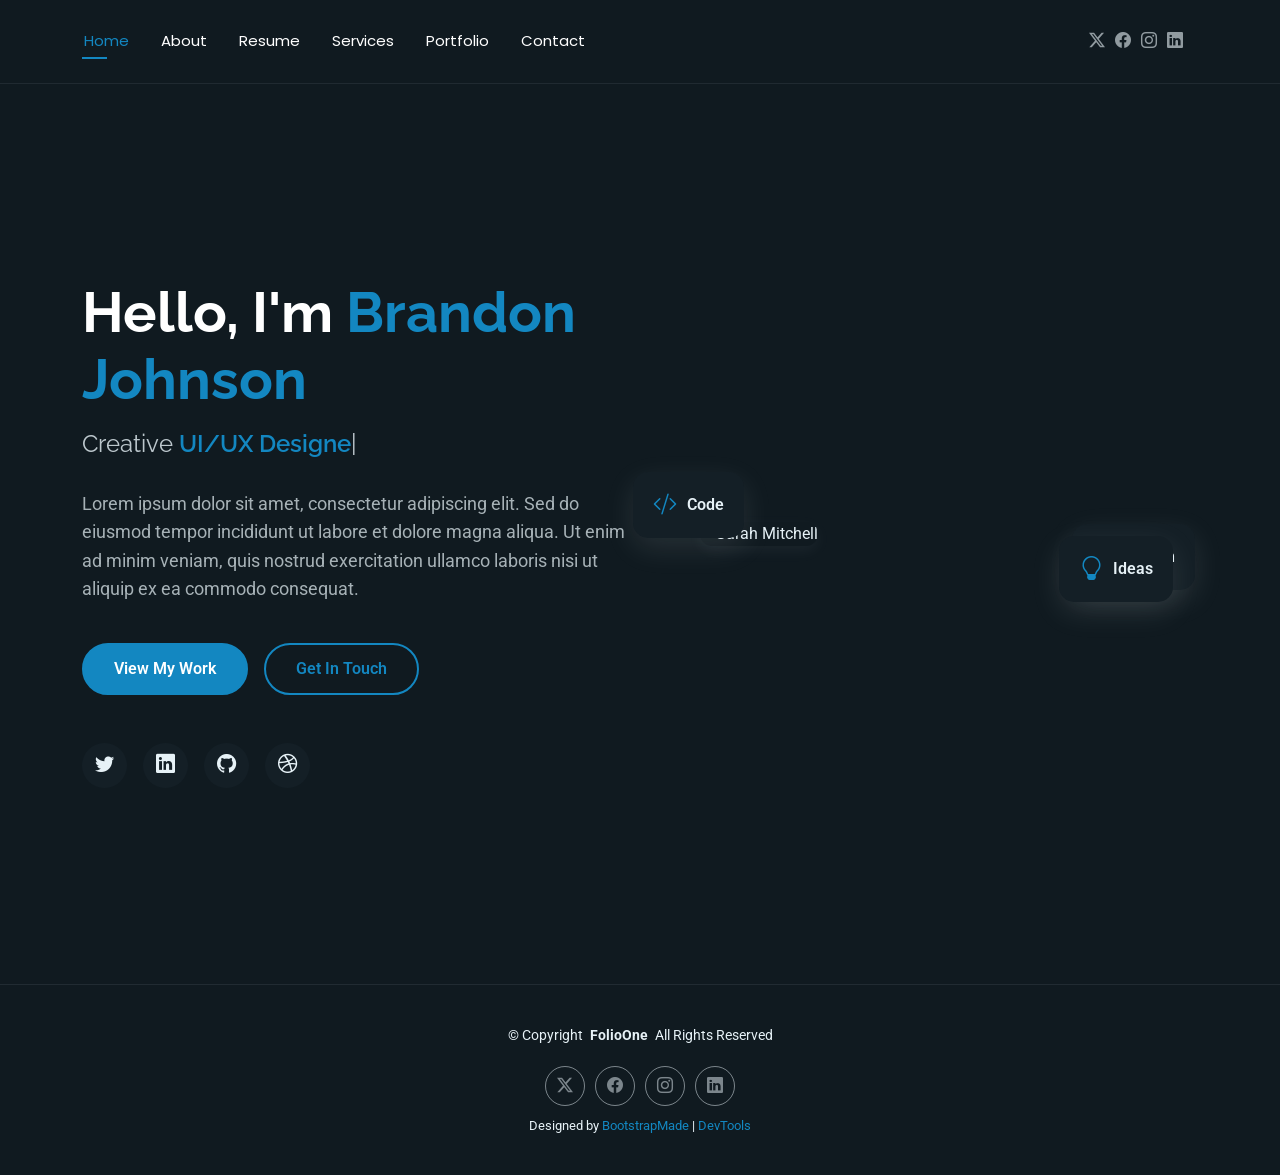
==== index.html @ 0c164dc9 "Pridėtas FolioOne CV svetainės šablonas" ====
<!DOCTYPE html>
<html lang="en">

<head>
  <meta charset="utf-8">
  <meta content="width=device-width, initial-scale=1.0" name="viewport">
  <title>Index - FolioOne Bootstrap Template</title>
  <meta name="description" content="">
  <meta name="keywords" content="">

  <!-- Favicons -->
  <link href="assets/img/favicon.png" rel="icon">
  <link href="assets/img/apple-touch-icon.png" rel="apple-touch-icon">

  <!-- Fonts -->
  <link href="https://fonts.googleapis.com" rel="preconnect">
  <link href="https://fonts.gstatic.com" rel="preconnect" crossorigin>
  <link href="https://fonts.googleapis.com/css2?family=Roboto:ital,wght@0,100;0,300;0,400;0,500;0,700;0,900;1,100;1,300;1,400;1,500;1,700;1,900&family=Poppins:ital,wght@0,100;0,200;0,300;0,400;0,500;0,600;0,700;0,800;0,900;1,100;1,200;1,300;1,400;1,500;1,600;1,700;1,800;1,900&family=Raleway:ital,wght@0,100;0,200;0,300;0,400;0,500;0,600;0,700;0,800;0,900;1,100;1,200;1,300;1,400;1,500;1,600;1,700;1,800;1,900&display=swap" rel="stylesheet">

  <!-- Vendor CSS Files -->
  <link href="assets/vendor/bootstrap/css/bootstrap.min.css" rel="stylesheet">
  <link href="assets/vendor/bootstrap-icons/bootstrap-icons.css" rel="stylesheet">
  <link href="assets/vendor/aos/aos.css" rel="stylesheet">
  <link href="assets/vendor/swiper/swiper-bundle.min.css" rel="stylesheet">
  <link href="assets/vendor/glightbox/css/glightbox.min.css" rel="stylesheet">

  <!-- Main CSS File -->
  <link href="assets/css/main.css" rel="stylesheet">

  <!-- =======================================================
  * Template Name: FolioOne
  * Template URL: https://bootstrapmade.com/folioone-bootstrap-portfolio-website-template/
  * Updated: Aug 23 2025 with Bootstrap v5.3.7
  * Author: BootstrapMade.com
  * License: https://bootstrapmade.com/license/
  ======================================================== -->
</head>

<body class="index-page">

  <header id="header" class="header d-flex align-items-center light-background sticky-top">
    <div class="container position-relative d-flex align-items-center justify-content-between">

      <!-- <a href="index.html" class="logo d-flex align-items-center me-auto me-xl-0">
      <img src="assets/img/logo.webp" alt="">
      <h1 class="sitename">FolioOne</h1> 
    </a> -->

      <nav id="navmenu" class="navmenu">
        <ul>
          <li><a href="index.html" class="active">Home</a></li>
          <li><a href="about.html">About</a></li>
          <li><a href="resume.html">Resume</a></li>
          <li><a href="services.html">Services</a></li>
          <li><a href="portfolio.html">Portfolio</a></li>
          <li><a href="contact.html">Contact</a></li>
        </ul>
        <i class="mobile-nav-toggle d-xl-none bi bi-list"></i>
      </nav>

      <div class="header-social-links">
        <a href="#" class="twitter"><i class="bi bi-twitter-x"></i></a>
        <a href="#" class="facebook"><i class="bi bi-facebook"></i></a>
        <a href="#" class="instagram"><i class="bi bi-instagram"></i></a>
        <a href="#" class="linkedin"><i class="bi bi-linkedin"></i></a>
      </div>

    </div>
  </header>

  <main class="main">

    <!-- Hero Section -->
    <section id="hero" class="hero section">

      <div class="container" data-aos="fade-up" data-aos-delay="100">

        <div class="row gy-4 align-items-center">
          <div class="col-lg-6 order-2 order-lg-1">
            <div class="hero-content">
              <h1 data-aos="fade-up" data-aos-delay="200">Hello, I'm <span class="highlight">Brandon Johnson</span></h1>
              <h2 data-aos="fade-up" data-aos-delay="300">Creative <span class="typed" data-typed-items="UI/UX Designer, Web Developer, Digital Artist, Brand Strategist"></span></h2>
              <p data-aos="fade-up" data-aos-delay="400">Lorem ipsum dolor sit amet, consectetur adipiscing elit. Sed do eiusmod tempor incididunt ut labore et dolore magna aliqua. Ut enim ad minim veniam, quis nostrud exercitation ullamco laboris nisi ut aliquip ex ea commodo consequat.</p>
              <div class="hero-actions" data-aos="fade-up" data-aos-delay="500">
                <a href="portfolio.html" class="btn btn-primary">View My Work</a>
                <a href="contact.html" class="btn btn-outline">Get In Touch</a>
              </div>
              <div class="social-links" data-aos="fade-up" data-aos-delay="600">
                <a href="#"><i class="bi bi-twitter"></i></a>
                <a href="#"><i class="bi bi-linkedin"></i></a>
                <a href="#"><i class="bi bi-github"></i></a>
                <a href="#"><i class="bi bi-dribbble"></i></a>
              </div>
            </div>
          </div>
          <div class="col-lg-6 order-1 order-lg-2">
            <div class="hero-image" data-aos="zoom-in" data-aos-delay="300">
              <div class="image-wrapper">
                <img src="assets/img/profile/profile-square-11.webp" alt="Sarah Mitchell" class="img-fluid">
                <div class="floating-elements">
                  <div class="floating-card design" data-aos="fade-left" data-aos-delay="700">
                    <i class="bi bi-palette"></i>
                    <span>Design</span>
                  </div>
                  <div class="floating-card code" data-aos="fade-right" data-aos-delay="800">
                    <i class="bi bi-code-slash"></i>
                    <span>Code</span>
                  </div>
                  <div class="floating-card creativity" data-aos="fade-up" data-aos-delay="900">
                    <i class="bi bi-lightbulb"></i>
                    <span>Ideas</span>
                  </div>
                </div>
              </div>
            </div>
          </div>
        </div>

      </div>

    </section><!-- /Hero Section -->

  </main>

  <footer id="footer" class="footer">

    <div class="container">
      <div class="copyright text-center ">
        <p>© <span>Copyright</span> <strong class="px-1 sitename">FolioOne</strong> <span>All Rights Reserved<br></span></p>
      </div>
      <div class="social-links d-flex justify-content-center">
        <a href=""><i class="bi bi-twitter-x"></i></a>
        <a href=""><i class="bi bi-facebook"></i></a>
        <a href=""><i class="bi bi-instagram"></i></a>
        <a href=""><i class="bi bi-linkedin"></i></a>
      </div>
      <div class="credits">
        <!-- All the links in the footer should remain intact. -->
        <!-- You can delete the links only if you've purchased the pro version. -->
        <!-- Licensing information: https://bootstrapmade.com/license/ -->
        <!-- Purchase the pro version with working PHP/AJAX contact form: [buy-url] -->
        Designed by <a href="https://bootstrapmade.com/">BootstrapMade</a> | <a href="https://bootstrapmade.com/tools/">DevTools</a>
      </div>
    </div>

  </footer>

  <!-- Scroll Top -->
  <a href="#" id="scroll-top" class="scroll-top d-flex align-items-center justify-content-center"><i class="bi bi-arrow-up-short"></i></a>

  <!-- Preloader -->
  <div id="preloader"></div>

  <!-- Vendor JS Files -->
  <script src="assets/vendor/bootstrap/js/bootstrap.bundle.min.js"></script>
  <script src="assets/vendor/php-email-form/validate.js"></script>
  <script src="assets/vendor/aos/aos.js"></script>
  <script src="assets/vendor/typed.js/typed.umd.js"></script>
  <script src="assets/vendor/waypoints/noframework.waypoints.js"></script>
  <script src="assets/vendor/purecounter/purecounter_vanilla.js"></script>
  <script src="assets/vendor/swiper/swiper-bundle.min.js"></script>
  <script src="assets/vendor/imagesloaded/imagesloaded.pkgd.min.js"></script>
  <script src="assets/vendor/isotope-layout/isotope.pkgd.min.js"></script>
  <script src="assets/vendor/glightbox/js/glightbox.min.js"></script>

  <!-- Main JS File -->
  <script src="assets/js/main.js"></script>

</body>

</html>
---- assets/css/main.css ----
/**
* Template Name: FolioOne
* Template URL: https://bootstrapmade.com/folioone-bootstrap-portfolio-website-template/
* Updated: Aug 23 2025 with Bootstrap v5.3.7
* Author: BootstrapMade.com
* License: https://bootstrapmade.com/license/
*/

/*--------------------------------------------------------------
# Font & Color Variables
# Help: https://bootstrapmade.com/color-system/
--------------------------------------------------------------*/
/* Fonts */
:root {
  --default-font: "Roboto",  system-ui, -apple-system, "Segoe UI", Roboto, "Helvetica Neue", Arial, "Noto Sans", "Liberation Sans", sans-serif, "Apple Color Emoji", "Segoe UI Emoji", "Segoe UI Symbol", "Noto Color Emoji";
  --heading-font: "Raleway",  sans-serif;
  --nav-font: "Poppins",  sans-serif;
}

/* Global Colors - The following color variables are used throughout the website. Updating them here will change the color scheme of the entire website */
:root { 
  --background-color: #101a20; /* Background color for the entire website, including individual sections */
  --default-color: #e7f2f7; /* Default color used for the majority of the text content across the entire website */
  --heading-color: #ffffff; /* Color for headings, subheadings and title throughout the website */
  --accent-color: #1387c1; /* Accent color that represents your brand on the website. It's used for buttons, links, and other elements that need to stand out */
  --surface-color: #141f26; /* The surface color is used as a background of boxed elements within sections, such as cards, icon boxes, or other elements that require a visual separation from the global background. */
  --contrast-color: #ffffff; /* Contrast color for text, ensuring readability against backgrounds of accent, heading, or default colors. */
}

/* Nav Menu Colors - The following color variables are used specifically for the navigation menu. They are separate from the global colors to allow for more customization options */
:root {
  --nav-color: #ffffff;  /* The default color of the main navmenu links */
  --nav-hover-color: #1387c1; /* Applied to main navmenu links when they are hovered over or active */
  --nav-mobile-background-color: #213642; /* Used as the background color for mobile navigation menu */
  --nav-dropdown-background-color: #051117; /* Used as the background color for dropdown items that appear when hovering over primary navigation items */
  --nav-dropdown-color: #e7f2f7; /* Used for navigation links of the dropdown items in the navigation menu. */
  --nav-dropdown-hover-color: #1387c1; /* Similar to --nav-hover-color, this color is applied to dropdown navigation links when they are hovered over. */
}

/* Color Presets - These classes override global colors when applied to any section or element, providing reuse of the sam color scheme. */

.light-background {
  --background-color: #142027;
  --surface-color: #325264;
}

.dark-background {
  --background-color: #0b1419;
  --default-color: #ffffff;
  --heading-color: #ffffff;
  --surface-color: #252525;
  --contrast-color: #ffffff;
}

/* Smooth scroll */
:root {
  scroll-behavior: smooth;
}

/*--------------------------------------------------------------
# General Styling & Shared Classes
--------------------------------------------------------------*/
body {
  color: var(--default-color);
  background-color: var(--background-color);
  font-family: var(--default-font);
}

a {
  color: var(--accent-color);
  text-decoration: none;
  transition: 0.3s;
}

a:hover {
  color: color-mix(in srgb, var(--accent-color), transparent 25%);
  text-decoration: none;
}

h1,
h2,
h3,
h4,
h5,
h6 {
  color: var(--heading-color);
  font-family: var(--heading-font);
}

/* PHP Email Form Messages
------------------------------*/
.php-email-form .error-message {
  display: none;
  background: #df1529;
  color: #ffffff;
  text-align: left;
  padding: 15px;
  margin-bottom: 24px;
  font-weight: 600;
}

.php-email-form .sent-message {
  display: none;
  color: #ffffff;
  background: #059652;
  text-align: center;
  padding: 15px;
  margin-bottom: 24px;
  font-weight: 600;
}

.php-email-form .loading {
  display: none;
  background: var(--surface-color);
  text-align: center;
  padding: 15px;
  margin-bottom: 24px;
}

.php-email-form .loading:before {
  content: "";
  display: inline-block;
  border-radius: 50%;
  width: 24px;
  height: 24px;
  margin: 0 10px -6px 0;
  border: 3px solid var(--accent-color);
  border-top-color: var(--surface-color);
  animation: php-email-form-loading 1s linear infinite;
}

@keyframes php-email-form-loading {
  0% {
    transform: rotate(0deg);
  }

  100% {
    transform: rotate(360deg);
  }
}

/*--------------------------------------------------------------
# Global Header
--------------------------------------------------------------*/
.header {
  --background-color: rgba(255, 255, 255, 0);
  color: var(--default-color);
  background-color: var(--background-color);
  padding: 15px 0;
  transition: all 0.5s;
  z-index: 997;
  border-bottom: 1px solid color-mix(in srgb, var(--default-color), transparent 92%);
}

.header .logo {
  line-height: 1;
}

.header .logo img {
  max-height: 36px;
  margin-right: 8px;
}

.header .logo h1 {
  font-size: 32px;
  margin: 0;
  font-weight: 400;
  color: var(--heading-color);
}

.header .header-social-links {
  padding-right: 15px;
}

.header .header-social-links a {
  color: color-mix(in srgb, var(--default-color), transparent 40%);
  padding-left: 6px;
  display: inline-block;
  transition: 0.3s;
  font-size: 16px;
}

.header .header-social-links a:hover {
  color: var(--default-color);
}

.header .header-social-links a i {
  line-height: 0px;
}

@media (max-width: 1200px) {
  .header .logo {
    order: 1;
  }

  .header .header-social-links {
    order: 2;
  }

  .header .navmenu {
    order: 3;
  }
}

/* Global Header on Scroll
------------------------------*/
.scrolled .header {
  --background-color: rgba(16, 26, 32, 0.9);
}

/*--------------------------------------------------------------
# Navigation Menu
--------------------------------------------------------------*/
/* Desktop Navigation */
@media (min-width: 1200px) {
  .navmenu {
    padding: 0;
  }

  .navmenu ul {
    margin: 0;
    padding: 0;
    display: flex;
    list-style: none;
    align-items: center;
  }

  .navmenu li {
    position: relative;
  }

  .navmenu>ul>li {
    white-space: nowrap;
    padding: 15px 28px 15px 0;
  }

  .navmenu>ul>li:last-child {
    padding-right: 0;
  }

  .navmenu a,
  .navmenu a:focus {
    color: var(--nav-color);
    font-size: 15px;
    padding: 0 2px;
    font-family: var(--nav-font);
    font-weight: 400;
    display: flex;
    align-items: center;
    justify-content: space-between;
    white-space: nowrap;
    transition: 0.3s;
    position: relative;
  }

  .navmenu a i,
  .navmenu a:focus i {
    font-size: 12px;
    line-height: 0;
    margin-left: 5px;
    transition: 0.3s;
  }

  .navmenu>ul>li>a:before {
    content: "";
    position: absolute;
    height: 2px;
    bottom: -6px;
    left: 0;
    background-color: var(--nav-hover-color);
    visibility: hidden;
    width: 0px;
    transition: all 0.3s ease-in-out 0s;
  }

  .navmenu a:hover:before,
  .navmenu li:hover>a:before,
  .navmenu .active:before {
    visibility: visible;
    width: 25px;
  }

  .navmenu li:hover>a,
  .navmenu .active,
  .navmenu .active:focus {
    color: var(--nav-hover-color);
  }

  .navmenu .dropdown ul {
    margin: 0;
    padding: 10px 0;
    background: var(--nav-dropdown-background-color);
    display: block;
    position: absolute;
    visibility: hidden;
    left: -5px;
    top: 130%;
    opacity: 0;
    transition: 0.3s;
    border-radius: 4px;
    z-index: 99;
    box-shadow: 0px 0px 30px rgba(0, 0, 0, 0.1);
  }

  .navmenu .dropdown ul li {
    min-width: 200px;
  }

  .navmenu .dropdown ul a {
    padding: 10px 20px;
    font-size: 15px;
    text-transform: none;
    color: var(--nav-dropdown-color);
  }

  .navmenu .dropdown ul a i {
    font-size: 12px;
  }

  .navmenu .dropdown ul a:hover,
  .navmenu .dropdown ul .active:hover,
  .navmenu .dropdown ul li:hover>a {
    color: var(--nav-dropdown-hover-color);
  }

  .navmenu .dropdown:hover>ul {
    opacity: 1;
    top: 100%;
    visibility: visible;
  }

  .navmenu .dropdown .dropdown ul {
    top: 0;
    left: -90%;
    visibility: hidden;
  }

  .navmenu .dropdown .dropdown:hover>ul {
    opacity: 1;
    top: 0;
    left: -100%;
    visibility: visible;
  }
}

/* Mobile Navigation */
@media (max-width: 1199px) {
  .mobile-nav-toggle {
    color: var(--nav-color);
    font-size: 28px;
    line-height: 0;
    margin-right: 10px;
    cursor: pointer;
    transition: color 0.3s;
  }

  .navmenu {
    padding: 0;
    z-index: 9997;
  }

  .navmenu ul {
    display: none;
    list-style: none;
    position: absolute;
    inset: 60px 20px 20px 20px;
    padding: 10px 0;
    margin: 0;
    border-radius: 6px;
    background-color: var(--nav-mobile-background-color);
    border: 1px solid color-mix(in srgb, var(--default-color), transparent 90%);
    box-shadow: none;
    overflow-y: auto;
    transition: 0.3s;
    z-index: 9998;
  }

  .navmenu a,
  .navmenu a:focus {
    color: var(--nav-dropdown-color);
    padding: 10px 20px;
    font-family: var(--nav-font);
    font-size: 17px;
    font-weight: 500;
    display: flex;
    align-items: center;
    justify-content: space-between;
    white-space: nowrap;
    transition: 0.3s;
  }

  .navmenu a i,
  .navmenu a:focus i {
    font-size: 12px;
    line-height: 0;
    margin-left: 5px;
    width: 30px;
    height: 30px;
    display: flex;
    align-items: center;
    justify-content: center;
    border-radius: 50%;
    transition: 0.3s;
    background-color: color-mix(in srgb, var(--accent-color), transparent 90%);
  }

  .navmenu a i:hover,
  .navmenu a:focus i:hover {
    background-color: var(--accent-color);
    color: var(--contrast-color);
  }

  .navmenu a:hover,
  .navmenu .active,
  .navmenu .active:focus {
    color: var(--nav-dropdown-hover-color);
  }

  .navmenu .active i,
  .navmenu .active:focus i {
    background-color: var(--accent-color);
    color: var(--contrast-color);
    transform: rotate(180deg);
  }

  .navmenu .dropdown ul {
    position: static;
    display: none;
    z-index: 99;
    padding: 10px 0;
    margin: 10px 20px;
    background-color: var(--nav-dropdown-background-color);
    transition: all 0.5s ease-in-out;
  }

  .navmenu .dropdown ul ul {
    background-color: rgba(33, 37, 41, 0.1);
  }

  .navmenu .dropdown>.dropdown-active {
    display: block;
    background-color: rgba(33, 37, 41, 0.03);
  }

  .mobile-nav-active {
    overflow: hidden;
  }

  .mobile-nav-active .mobile-nav-toggle {
    color: #fff;
    position: absolute;
    font-size: 32px;
    top: 15px;
    right: 15px;
    margin-right: 0;
    z-index: 9999;
  }

  .mobile-nav-active .navmenu {
    position: fixed;
    overflow: hidden;
    inset: 0;
    background: rgba(33, 37, 41, 0.8);
    transition: 0.3s;
  }

  .mobile-nav-active .navmenu>ul {
    display: block;
  }
}

/*--------------------------------------------------------------
# Global Footer
--------------------------------------------------------------*/
.footer {
  color: var(--default-color);
  background-color: var(--background-color);
  font-size: 14px;
  padding: 40px 0;
  position: relative;
  border-top: 1px solid color-mix(in srgb, var(--default-color), transparent 92%);
}

.footer .copyright p {
  margin-bottom: 0;
}

.footer .social-links {
  margin-top: 20px;
}

.footer .social-links a {
  display: flex;
  align-items: center;
  justify-content: center;
  width: 40px;
  height: 40px;
  border-radius: 50%;
  border: 1px solid color-mix(in srgb, var(--default-color), transparent 50%);
  font-size: 16px;
  color: color-mix(in srgb, var(--default-color), transparent 50%);
  margin: 0 5px;
  transition: 0.3s;
}

.footer .social-links a:hover {
  color: var(--accent-color);
  border-color: var(--accent-color);
}

.footer .credits {
  margin-top: 10px;
  font-size: 13px;
  text-align: center;
}

/*--------------------------------------------------------------
# Preloader
--------------------------------------------------------------*/
#preloader {
  position: fixed;
  inset: 0;
  z-index: 9999;
  overflow: hidden;
  background-color: var(--background-color);
  transition: all 0.6s ease-out;
  width: 100%;
  height: 100vh;
}

#preloader:before,
#preloader:after {
  content: "";
  position: absolute;
  border: 4px solid var(--accent-color);
  border-radius: 50%;
  animation: animate-preloader 2s cubic-bezier(0, 0.2, 0.8, 1) infinite;
}

#preloader:after {
  animation-delay: -0.5s;
}

@keyframes animate-preloader {
  0% {
    width: 10px;
    height: 10px;
    top: calc(50% - 5px);
    left: calc(50% - 5px);
    opacity: 1;
  }

  100% {
    width: 72px;
    height: 72px;
    top: calc(50% - 36px);
    left: calc(50% - 36px);
    opacity: 0;
  }
}

/*--------------------------------------------------------------
# Scroll Top Button
--------------------------------------------------------------*/
.scroll-top {
  position: fixed;
  visibility: hidden;
  opacity: 0;
  right: 15px;
  bottom: -15px;
  z-index: 99999;
  background-color: var(--accent-color);
  width: 44px;
  height: 44px;
  border-radius: 50px;
  transition: all 0.4s;
}

.scroll-top i {
  font-size: 24px;
  color: var(--contrast-color);
  line-height: 0;
}

.scroll-top:hover {
  background-color: color-mix(in srgb, var(--accent-color), transparent 20%);
  color: var(--contrast-color);
}

.scroll-top.active {
  visibility: visible;
  opacity: 1;
  bottom: 15px;
}

/*--------------------------------------------------------------
# Disable aos animation delay on mobile devices
--------------------------------------------------------------*/
@media screen and (max-width: 768px) {
  [data-aos-delay] {
    transition-delay: 0 !important;
  }
}

/*--------------------------------------------------------------
# Global Page Titles & Breadcrumbs
--------------------------------------------------------------*/
.page-title {
  color: var(--default-color);
  background-color: var(--background-color);
  position: relative;
}

.page-title .heading {
  padding: 80px 0;
  border-top: 1px solid color-mix(in srgb, var(--default-color), transparent 90%);
}

.page-title .heading h1 {
  font-size: 38px;
  font-weight: 700;
}

.page-title nav {
  background-color: color-mix(in srgb, var(--default-color), transparent 96%);
  padding: 20px 0;
}

.page-title nav ol {
  display: flex;
  flex-wrap: wrap;
  list-style: none;
  padding: 0;
  margin: 0;
  font-size: 16px;
  font-weight: 400;
}

.page-title nav ol li+li {
  padding-left: 10px;
}

.page-title nav ol li+li::before {
  content: "/";
  display: inline-block;
  padding-right: 10px;
  color: color-mix(in srgb, var(--default-color), transparent 70%);
}

/*--------------------------------------------------------------
# Global Sections
--------------------------------------------------------------*/
section,
.section {
  color: var(--default-color);
  background-color: var(--background-color);
  padding: 60px 0;
  scroll-margin-top: 100px;
  overflow: clip;
}

@media (max-width: 1199px) {

  section,
  .section {
    scroll-margin-top: 66px;
  }
}

/*--------------------------------------------------------------
# Global Section Titles
--------------------------------------------------------------*/
.section-title {
  text-align: center;
  padding-bottom: 60px;
  position: relative;
}

.section-title h2 {
  font-size: 3.5rem;
  font-weight: 400;
  line-height: 1.2;
  color: var(--heading-color);
  margin-bottom: 1.5rem;
  letter-spacing: -1px;
}

@media (max-width: 768px) {
  .section-title h2 {
    font-size: 2.5rem;
  }
}

.section-title p {
  font-size: 1.125rem;
  line-height: 1.8;
  color: color-mix(in srgb, var(--default-color), transparent 25%);
  max-width: 900px;
  margin: 0 auto;
  text-wrap: balance;
}

/*--------------------------------------------------------------
# Hero Section
--------------------------------------------------------------*/
.hero {
  padding: 80px 0;
  min-height: 100vh;
  display: flex;
  align-items: center;
}

.hero .hero-content h1 {
  font-size: 3.5rem;
  font-weight: 700;
  margin-bottom: 1rem;
  line-height: 1.2;
}

.hero .hero-content h1 .highlight {
  color: var(--accent-color);
  position: relative;
}

.hero .hero-content h1 .highlight::after {
  content: "";
  position: absolute;
  bottom: 0;
  left: 0;
  width: 100%;
  height: 3px;
  background: linear-gradient(90deg, var(--accent-color), color-mix(in srgb, var(--accent-color), transparent 50%));
  border-radius: 2px;
}

@media (max-width: 768px) {
  .hero .hero-content h1 {
    font-size: 2.5rem;
  }
}

.hero .hero-content h2 {
  font-size: 1.5rem;
  font-weight: 400;
  margin-bottom: 2rem;
  color: color-mix(in srgb, var(--default-color), transparent 20%);
}

.hero .hero-content h2 .typed {
  color: var(--accent-color);
  font-weight: 600;
}

@media (max-width: 768px) {
  .hero .hero-content h2 {
    font-size: 1.25rem;
  }
}

.hero .hero-content p {
  font-size: 1.1rem;
  line-height: 1.6;
  margin-bottom: 2.5rem;
  color: color-mix(in srgb, var(--default-color), transparent 30%);
}

.hero .hero-actions {
  display: flex;
  gap: 1rem;
  margin-bottom: 3rem;
}

.hero .hero-actions .btn {
  padding: 12px 30px;
  border-radius: 50px;
  font-weight: 600;
  text-decoration: none;
  transition: all 0.3s ease;
  border: 2px solid;
}

.hero .hero-actions .btn.btn-primary {
  background: var(--accent-color);
  color: var(--contrast-color);
  border-color: var(--accent-color);
}

.hero .hero-actions .btn.btn-primary:hover {
  background: color-mix(in srgb, var(--accent-color), black 15%);
  border-color: color-mix(in srgb, var(--accent-color), black 15%);
  transform: translateY(-2px);
}

.hero .hero-actions .btn.btn-outline {
  background: transparent;
  color: var(--accent-color);
  border-color: var(--accent-color);
}

.hero .hero-actions .btn.btn-outline:hover {
  transform: translateY(-2px);
}

@media (max-width: 576px) {
  .hero .hero-actions {
    flex-direction: column;
  }

  .hero .hero-actions .btn {
    text-align: center;
  }
}

.hero .social-links {
  display: flex;
  gap: 1rem;
}

.hero .social-links a {
  width: 45px;
  height: 45px;
  background: var(--surface-color);
  border-radius: 50%;
  display: flex;
  align-items: center;
  justify-content: center;
  color: var(--default-color);
  font-size: 1.2rem;
  transition: all 0.3s ease;
}

.hero .social-links a:hover {
  background: var(--accent-color);
  color: var(--contrast-color);
  transform: translateY(-3px);
  box-shadow: 0 8px 25px color-mix(in srgb, var(--accent-color), transparent 70%);
}

.hero .hero-image {
  position: relative;
}

.hero .hero-image .image-wrapper {
  position: relative;
  max-width: 450px;
  margin: 0 auto;
}

.hero .hero-image .image-wrapper img {
  border-radius: 20px;
  box-shadow: 0 5px 15px color-mix(in srgb, var(--default-color), transparent 95%);
  transition: transform 0.3s ease;
}

.hero .hero-image .image-wrapper img:hover {
  transform: scale(1.02);
}

.hero .hero-image .floating-elements {
  position: absolute;
  top: 0;
  left: 0;
  right: 0;
  bottom: 0;
  pointer-events: none;
}

.hero .hero-image .floating-elements .floating-card {
  position: absolute;
  background: var(--surface-color);
  padding: 15px 20px;
  border-radius: 15px;
  box-shadow: 0 10px 30px color-mix(in srgb, var(--default-color), transparent 90%);
  display: flex;
  align-items: center;
  gap: 10px;
  font-weight: 600;
  animation: float 3s ease-in-out infinite;
}

.hero .hero-image .floating-elements .floating-card i {
  font-size: 1.5rem;
  color: var(--accent-color);
}

.hero .hero-image .floating-elements .floating-card.design {
  top: 10%;
  right: -10%;
  animation-delay: 0s;
}

.hero .hero-image .floating-elements .floating-card.code {
  bottom: 30%;
  left: -15%;
  animation-delay: 1s;
}

.hero .hero-image .floating-elements .floating-card.creativity {
  top: 60%;
  right: -5%;
  animation-delay: 2s;
}

@media (max-width: 992px) {
  .hero .hero-image .floating-elements .floating-card {
    display: none;
  }
}

@keyframes float {

  0%,
  100% {
    transform: translateY(0px);
  }

  50% {
    transform: translateY(-10px);
  }
}

@media (max-width: 992px) {
  .hero .hero-content {
    text-align: center;
    margin-bottom: 3rem;
  }
}

/*--------------------------------------------------------------
# About Section
--------------------------------------------------------------*/
.about .intro-content .eyebrow {
  display: inline-block;
  letter-spacing: 0.12em;
  text-transform: uppercase;
  font-size: 12px;
  color: color-mix(in srgb, var(--default-color), transparent 40%);
  margin-bottom: 16px;
}

.about .intro-content .headline {
  font-family: var(--heading-font);
  font-weight: 300;
  line-height: 1.2;
  font-size: clamp(28px, 4vw, 44px);
  margin: 0 0 24px 0;
}

.about .intro-content .lead {
  font-size: 18px;
  line-height: 1.8;
  color: color-mix(in srgb, var(--default-color), transparent 10%);
  margin-bottom: 24px;
}

.about .intro-content p {
  line-height: 1.8;
  margin-bottom: 24px;
  color: color-mix(in srgb, var(--default-color), transparent 5%);
}

.about .intro-content .cta-group {
  display: flex;
  gap: 24px;
  align-items: center;
  margin-top: 24px;
}

.about .intro-content .cta-group .btn-ghost {
  display: inline-flex;
  align-items: center;
  gap: 8px;
  padding: 12px 18px;
  border-radius: 6px;
  color: var(--accent-color);
  background: color-mix(in srgb, var(--accent-color), transparent 92%);
  border: 1px solid color-mix(in srgb, var(--accent-color), transparent 70%);
  transition: 0.3s ease-in-out;
}

.about .intro-content .cta-group .btn-ghost:hover,
.about .intro-content .cta-group .btn-ghost:focus {
  color: var(--contrast-color);
  background: var(--accent-color);
  border-color: var(--accent-color);
  outline: none;
  box-shadow: 0 0 0 3px color-mix(in srgb, var(--accent-color), transparent 70%);
}

.about .intro-content .cta-group .link-underline {
  display: inline-flex;
  align-items: center;
  gap: 8px;
  position: relative;
  color: var(--accent-color);
  padding-bottom: 4px;
  transition: 0.3s ease-in-out;
}

.about .intro-content .cta-group .link-underline::after {
  content: "";
  position: absolute;
  left: 0;
  right: 0;
  bottom: 0;
  height: 1px;
  background: color-mix(in srgb, var(--accent-color), transparent 40%);
  transform: scaleX(0.4);
  transform-origin: left;
  transition: 0.3s ease-in-out;
}

.about .intro-content .cta-group .link-underline:hover,
.about .intro-content .cta-group .link-underline:focus {
  color: color-mix(in srgb, var(--accent-color), transparent 10%);
  outline: none;
}

.about .intro-content .cta-group .link-underline:hover::after,
.about .intro-content .cta-group .link-underline:focus::after {
  transform: scaleX(1);
}

.about .profile-figure {
  margin: 0;
}

.about .profile-figure .profile-photo {
  width: 88%;
  max-width: 440px;
  border-radius: 18px;
  box-shadow: 0 10px 30px color-mix(in srgb, var(--default-color), transparent 92%);
  transform: translateY(0);
  transition: transform 0.3s ease-in-out;
}

.about .profile-figure .profile-caption {
  margin-top: 24px;
  display: flex;
  align-items: center;
  justify-content: center;
}

.about .profile-figure .profile-caption .meta {
  font-size: 14px;
  color: color-mix(in srgb, var(--default-color), transparent 20%);
}

.about .profile-figure .profile-caption .meta .funfact {
  font-size: 13px;
  margin-top: 4px;
  color: color-mix(in srgb, var(--default-color), transparent 35%);
}

.about .profile-figure:hover .profile-photo {
  transform: translateY(-4px);
}

.about .skill-item {
  padding: 24px;
  border-radius: 6px;
  transition: 0.3s ease-in-out;
  background: color-mix(in srgb, var(--surface-color), var(--accent-color) 2%);
  border: 1px solid color-mix(in srgb, var(--default-color), transparent 88%);
  height: 100%;
}

.about .skill-item i {
  font-size: 24px;
  color: var(--accent-color);
  margin-bottom: 16px;
  display: inline-block;
}

.about .skill-item h3 {
  font-size: 16px;
  margin-bottom: 6px;
  font-weight: 500;
}

.about .skill-item p {
  margin: 0;
  font-size: 14px;
  color: color-mix(in srgb, var(--default-color), transparent 25%);
}

.about .skill-item:hover {
  transform: translateY(-3px);
  border-color: color-mix(in srgb, var(--accent-color), transparent 60%);
  box-shadow: 0 10px 30px color-mix(in srgb, var(--default-color), transparent 92%);
}

.about .timeline-item {
  position: relative;
  padding-left: 26px;
}

.about .timeline-item time {
  display: inline-block;
  font-size: 12px;
  letter-spacing: 0.08em;
  text-transform: uppercase;
  color: color-mix(in srgb, var(--default-color), transparent 45%);
  margin-bottom: 6px;
}

.about .timeline-item h4 {
  font-size: 18px;
  font-weight: 400;
  margin: 0 0 6px;
}

.about .timeline-item p {
  font-size: 14px;
  color: color-mix(in srgb, var(--default-color), transparent 25%);
  margin: 0;
}

.about .timeline-item .dot {
  position: absolute;
  left: 0;
  top: 4px;
  width: 10px;
  height: 10px;
  border-radius: 50%;
  background: var(--accent-color);
  box-shadow: 0 0 0 6px color-mix(in srgb, var(--accent-color), transparent 80%);
}

.about .personal-quote {
  padding: 24px 0;
}

.about .personal-quote p {
  font-family: var(--heading-font);
  font-weight: 300;
  font-size: clamp(20px, 3vw, 28px);
  line-height: 1.5;
  color: color-mix(in srgb, var(--default-color), transparent 5%);
  margin: 0 auto;
  max-width: 800px;
}

.about .fact-pill {
  display: flex;
  align-items: center;
  justify-content: center;
  gap: 10px;
  padding: 10px 14px;
  border-radius: 999px;
  border: 1px solid color-mix(in srgb, var(--default-color), transparent 85%);
  background: var(--surface-color);
  color: color-mix(in srgb, var(--default-color), transparent 10%);
  transition: 0.3s ease-in-out;
}

.about .fact-pill i {
  color: var(--accent-color);
}

.about .fact-pill span {
  font-size: 14px;
}

.about .fact-pill:hover {
  transform: translateY(-2px);
  border-color: color-mix(in srgb, var(--accent-color), transparent 60%);
  box-shadow: 0 10px 30px color-mix(in srgb, var(--default-color), transparent 92%);
}

.about .fact-pill:focus-within {
  box-shadow: 0 0 0 3px color-mix(in srgb, var(--accent-color), transparent 70%);
}

@media (max-width: 992px) {
  .about .profile-figure {
    text-align: center !important;
  }

  .about .profile-figure .profile-photo {
    width: 72%;
  }

  .about .intro-content .cta-group {
    flex-wrap: wrap;
  }
}

@media (max-width: 576px) {
  .about .profile-figure .profile-photo {
    width: 100%;
  }
}

/*--------------------------------------------------------------
# Skills Section
--------------------------------------------------------------*/
.skills .skill-box {
  background-color: var(--surface-color);
  padding: 2rem;
  border-radius: 8px;
  box-shadow: 0 0 20px rgba(0, 0, 0, 0.05);
}

.skills .skill-box h3 {
  font-size: 1.2rem;
  margin-bottom: 1rem;
  font-weight: 600;
}

.skills .skill-box p {
  font-size: 0.9rem;
  margin-bottom: 0.8rem;
  opacity: 0.6;
}

.skills .skill-box .progress {
  background-color: color-mix(in srgb, var(--accent-color), transparent 85%);
  border-radius: 50px;
  height: 8px;
  margin-top: 5px;
  overflow: hidden;
}

.skills .skill-box .progress .progress-bar {
  background-color: var(--accent-color);
  height: 100%;
  position: relative;
  border-radius: 50px;
  transition: 0.9s;
  width: 1px;
}

/*--------------------------------------------------------------
# Stats Section
--------------------------------------------------------------*/
.stats .avatars {
  position: relative;
}

.stats .avatars img {
  width: 60px;
  height: 60px;
  border: 3px solid var(--accent-color);
  margin-right: -15px;
  transition: transform 0.3s ease;
}

.stats .avatars img:hover {
  transform: translateY(-5px);
  z-index: 2;
}

.stats .counters h2 {
  color: var(--heading-color);
  font-size: 48px;
  font-weight: 700;
  margin-bottom: 10px;
}

.stats .counters h2 span {
  display: inline-block;
}

.stats .counters p {
  color: var(--default-color);
  font-size: 18px;
  margin: 0;
  opacity: 0.9;
}

@media (max-width: 991px) {
  .stats .row {
    text-align: center;
  }

  .stats .avatars {
    justify-content: center;
    margin-bottom: 40px;
  }

  .stats .counters h2 {
    font-size: 36px;
  }

  .stats .counters p {
    font-size: 16px;
  }

  .stats .counters .col-md-4 {
    margin-bottom: 30px;
  }

  .stats .counters .col-md-4:last-child {
    margin-bottom: 0;
  }
}

@media (max-width: 576px) {
  .stats {
    padding: 60px 0;
  }

  .stats .avatars {
    flex-wrap: wrap;
    justify-content: center;
  }

  .stats .avatars img {
    margin: 0 -8px;
  }
}

/*--------------------------------------------------------------
# Testimonials Section
--------------------------------------------------------------*/
.testimonials .testimonials-carousel,
.testimonials .testimonials-slider {
  overflow: hidden;
}

.testimonials .testimonial-item .testimonial-content {
  border-left: 3px solid var(--accent-color);
  padding-left: 30px;
}

.testimonials .testimonial-item .testimonial-img {
  border-radius: 50%;
  border: 4px solid var(--background-color);
  margin: 0 auto;
}

.testimonials .testimonial-item h3 {
  font-size: 20px;
  font-weight: bold;
  margin: 10px 0 5px 0;
}

.testimonials .testimonial-item h4 {
  font-size: 14px;
  color: color-mix(in srgb, var(--default-color), transparent 40%);
  margin: 0 0 10px 0;
}

.testimonials .testimonial-item .stars i {
  color: #ffc107;
  margin: 0 1px;
}

.testimonials .testimonial-item .quote-icon-left,
.testimonials .testimonial-item .quote-icon-right {
  color: color-mix(in srgb, var(--accent-color), transparent 50%);
  font-size: 26px;
  line-height: 0;
}

.testimonials .testimonial-item .quote-icon-left {
  display: inline-block;
  left: -5px;
  position: relative;
}

.testimonials .testimonial-item .quote-icon-right {
  display: inline-block;
  right: -5px;
  position: relative;
  top: 10px;
  transform: scale(-1, -1);
}

.testimonials .testimonial-item p {
  font-style: italic;
}

.testimonials .swiper-wrapper {
  height: auto;
}

.testimonials .swiper-pagination {
  margin-top: 30px;
  position: relative;
}

.testimonials .swiper-pagination .swiper-pagination-bullet {
  width: 12px;
  height: 12px;
  background-color: color-mix(in srgb, var(--default-color), transparent 85%);
  opacity: 1;
}

.testimonials .swiper-pagination .swiper-pagination-bullet-active {
  background-color: var(--accent-color);
}

/*--------------------------------------------------------------
# Resume Section
--------------------------------------------------------------*/
.resume .resume-item {
  margin-bottom: 3rem;
}

.resume .resume-item .resume-title {
  font-size: 1.75rem;
  font-weight: 700;
  margin-bottom: 1.5rem;
  padding-bottom: 1.5rem;
  position: relative;
  color: var(--heading-color);
}

.resume .resume-item .resume-title::after {
  content: "";
  position: absolute;
  display: block;
  width: 50px;
  height: 3px;
  background: var(--accent-color);
  bottom: 0;
  left: 0;
}

.resume .resume-item .resume-content {
  padding-left: 1.25rem;
  border-left: 2px solid color-mix(in srgb, var(--accent-color), transparent 85%);
}

.resume .resume-item article {
  position: relative;
  margin-bottom: 2.5rem;
}

.resume .resume-item article::before {
  content: "";
  position: absolute;
  width: 16px;
  height: 16px;
  border-radius: 50%;
  left: -1.8rem;
  top: 0.25rem;
  background: var(--background-color);
  border: 2px solid var(--accent-color);
}

.resume .resume-item article h4 {
  font-size: 1.25rem;
  font-weight: 600;
  margin-bottom: 0.5rem;
  color: var(--heading-color);
}

.resume .resume-item article h5 {
  font-size: 1rem;
  background: color-mix(in srgb, var(--accent-color), transparent 92%);
  padding: 0.375rem 0.75rem;
  display: inline-block;
  font-weight: 600;
  margin: 0.5rem 0;
  color: var(--accent-color);
  border-radius: 4px;
}

.resume .resume-item article .institution,
.resume .resume-item article .company {
  font-size: 1rem;
  margin-bottom: 1rem;
  color: color-mix(in srgb, var(--default-color), transparent 25%);
}

.resume .resume-item article p {
  margin-bottom: 1rem;
}

.resume .resume-item article ul {
  padding-left: 1.25rem;
  margin-bottom: 0;
}

.resume .resume-item article ul li {
  padding-bottom: 0.75rem;
  position: relative;
}

.resume .resume-item article ul li:last-child {
  padding-bottom: 0;
}

.resume .skill-item {
  margin-bottom: 2rem;
}

.resume .skill-item h4 {
  font-size: 1rem;
  font-weight: 600;
  margin-bottom: 0.75rem;
  color: var(--heading-color);
}

.resume .skill-item .progress {
  height: 0.75rem;
  background-color: color-mix(in srgb, var(--accent-color), transparent 92%);
  border-radius: 1rem;
  overflow: visible;
}

.resume .skill-item .progress .progress-bar {
  background-color: var(--accent-color);
  position: relative;
  border-radius: 1rem;
  width: 0;
  transition: width 1s ease;
}

.resume .skill-item .progress .progress-bar::after {
  content: attr(aria-valuenow) "%";
  position: absolute;
  right: 0;
  top: -1.75rem;
  font-size: 0.875rem;
  font-weight: 600;
  color: var(--accent-color);
}

@media (max-width: 991.98px) {
  .resume .resume-item {
    margin-bottom: 2rem;
  }
}

@media (max-width: 767.98px) {
  .resume .resume-content {
    padding-left: 1rem !important;
  }

  .resume article::before {
    left: -2rem !important;
  }
}

/*--------------------------------------------------------------
# Services Section
--------------------------------------------------------------*/
.services .service-item {
  display: flex;
  background-color: var(--surface-color);
  border-radius: 12px;
  padding: 2rem;
  height: 100%;
  position: relative;
  overflow: hidden;
  box-shadow: 0 5px 20px rgba(0, 0, 0, 0.03);
  transition: all 0.4s ease;
}

.services .service-item::before {
  content: "";
  position: absolute;
  left: 0;
  top: 0;
  height: 100%;
  width: 4px;
  background-color: var(--accent-color);
  transform: scaleY(0);
  transform-origin: bottom;
  transition: transform 0.4s cubic-bezier(0.65, 0, 0.35, 1);
}

.services .service-item:hover {
  box-shadow: 0 10px 30px rgba(0, 0, 0, 0.08);
  transform: translateY(-5px);
}

.services .service-item:hover::before {
  transform: scaleY(1);
}

.services .service-item:hover .service-icon {
  background-color: var(--accent-color);
  color: var(--contrast-color);
  transform: rotateY(180deg);
}

.services .service-item:hover .service-icon i {
  transform: rotateY(180deg);
}

.services .service-item:hover .service-link i {
  transform: translateX(5px);
}

.services .service-icon {
  flex-shrink: 0;
  width: 70px;
  height: 70px;
  border-radius: 12px;
  background-color: color-mix(in srgb, var(--accent-color), transparent 90%);
  color: var(--accent-color);
  display: flex;
  align-items: center;
  justify-content: center;
  margin-right: 1.5rem;
  transition: all 0.5s ease;
}

.services .service-icon i {
  font-size: 2rem;
  transition: transform 0.5s ease;
}

.services .service-content {
  flex-grow: 1;
}

.services .service-content h3 {
  font-size: 1.4rem;
  margin-bottom: 1rem;
  font-weight: 700;
  color: var(--heading-color);
}

.services .service-content p {
  margin-bottom: 1.25rem;
  color: color-mix(in srgb, var(--default-color), transparent 20%);
}

.services .service-link {
  display: inline-flex;
  align-items: center;
  color: var(--accent-color);
  font-weight: 600;
  text-decoration: none;
  transition: color 0.3s ease;
}

.services .service-link span {
  margin-right: 0.5rem;
}

.services .service-link i {
  transition: transform 0.3s ease;
}

.services .service-link:hover {
  color: color-mix(in srgb, var(--accent-color), transparent 25%);
}

@media (max-width: 767.98px) {
  .services .service-item {
    padding: 1.5rem;
    margin-bottom: 1rem;
  }

  .services .service-icon {
    width: 60px;
    height: 60px;
    margin-right: 1rem;
  }

  .services .service-icon i {
    font-size: 1.5rem;
  }

  .services .service-content h3 {
    font-size: 1.2rem;
    margin-bottom: 0.75rem;
  }

  .services .service-content p {
    margin-bottom: 1rem;
    font-size: 0.95rem;
  }
}

@media (max-width: 575.98px) {
  .services .service-item {
    flex-direction: column;
    text-align: center;
  }

  .services .service-item::before {
    width: 100%;
    height: 4px;
    transform: scaleX(0);
    transform-origin: left;
  }

  .services .service-item:hover::before {
    transform: scaleX(1);
  }

  .services .service-icon {
    margin-right: 0;
    margin-bottom: 1.25rem;
  }

  .services .service-link {
    justify-content: center;
  }
}

/*--------------------------------------------------------------
# Service Details Section
--------------------------------------------------------------*/
.service-details .service-hero {
  margin-bottom: 4rem;
}

.service-details .service-hero .service-meta {
  display: flex;
  align-items: center;
  gap: 1rem;
  margin-bottom: 1.5rem;
}

.service-details .service-hero .service-meta .service-category {
  background: color-mix(in srgb, var(--accent-color), transparent 85%);
  color: var(--accent-color);
  padding: 0.5rem 1rem;
  border-radius: 20px;
  font-size: 0.85rem;
  font-weight: 500;
  letter-spacing: 0.5px;
}

.service-details .service-hero .service-meta .reading-time {
  color: color-mix(in srgb, var(--default-color), transparent 50%);
  font-size: 0.9rem;
  font-weight: 300;
}

.service-details .service-hero h1 {
  font-size: 3.5rem;
  font-weight: 300;
  line-height: 1.2;
  margin-bottom: 1.5rem;
  color: var(--heading-color);
  letter-spacing: -0.02em;
}

.service-details .service-hero .service-description {
  font-size: 1.25rem;
  line-height: 1.7;
  color: color-mix(in srgb, var(--default-color), transparent 25%);
  font-weight: 300;
  margin: 0;
}

.service-details .service-visual {
  margin-bottom: 4rem;
  overflow: hidden;
  border-radius: 4px;
}

.service-details .service-visual img {
  width: 100%;
  height: 400px;
  object-fit: cover;
  transition: transform 0.5s ease;
}

.service-details .service-visual img:hover {
  transform: scale(1.02);
}

.service-details .service-narrative {
  margin-bottom: 5rem;
}

.service-details .service-narrative h3 {
  font-size: 2rem;
  font-weight: 300;
  margin-bottom: 2rem;
  color: var(--heading-color);
  letter-spacing: -0.01em;
}

.service-details .service-narrative p {
  font-size: 1.1rem;
  line-height: 1.8;
  margin-bottom: 2rem;
  color: var(--default-color);
  font-weight: 300;
}

.service-details .benefits-grid {
  display: grid;
  grid-template-columns: repeat(auto-fit, minmax(280px, 1fr));
  gap: 2.5rem;
  margin-top: 3rem;
}

.service-details .benefits-grid .benefit-card {
  text-align: center;
  padding: 0;
}

.service-details .benefits-grid .benefit-card .benefit-icon {
  width: 60px;
  height: 60px;
  background: color-mix(in srgb, var(--accent-color), transparent 90%);
  border-radius: 50%;
  display: flex;
  align-items: center;
  justify-content: center;
  margin: 0 auto 1.5rem;
  transition: all 0.3s ease;
}

.service-details .benefits-grid .benefit-card .benefit-icon i {
  font-size: 1.5rem;
  color: var(--accent-color);
}

.service-details .benefits-grid .benefit-card:hover .benefit-icon {
  background: var(--accent-color);
  transform: translateY(-2px);
}

.service-details .benefits-grid .benefit-card:hover .benefit-icon i {
  color: var(--contrast-color);
}

.service-details .benefits-grid .benefit-card h4 {
  font-size: 1.2rem;
  font-weight: 400;
  margin-bottom: 1rem;
  color: var(--heading-color);
}

.service-details .benefits-grid .benefit-card p {
  font-size: 1rem;
  line-height: 1.6;
  color: color-mix(in srgb, var(--default-color), transparent 30%);
  margin: 0;
}

.service-details .timeline-section {
  margin-bottom: 4rem;
}

.service-details .timeline-section h3 {
  font-size: 2rem;
  font-weight: 300;
  margin-bottom: 3rem;
  color: var(--heading-color);
  letter-spacing: -0.01em;
}

.service-details .timeline-section .timeline {
  position: relative;
}

.service-details .timeline-section .timeline::before {
  content: "";
  position: absolute;
  left: 30px;
  top: 0;
  bottom: 0;
  width: 1px;
  background: color-mix(in srgb, var(--default-color), transparent 85%);
}

.service-details .timeline-section .timeline .timeline-item {
  position: relative;
  padding-left: 80px;
  margin-bottom: 3rem;
}

.service-details .timeline-section .timeline .timeline-item:last-child {
  margin-bottom: 0;
}

.service-details .timeline-section .timeline .timeline-item .timeline-marker {
  position: absolute;
  left: 0;
  top: 0;
  width: 60px;
  height: 60px;
  background: var(--surface-color);
  border: 2px solid color-mix(in srgb, var(--accent-color), transparent 70%);
  border-radius: 50%;
  display: flex;
  align-items: center;
  justify-content: center;
  z-index: 1;
}

.service-details .timeline-section .timeline .timeline-item .timeline-marker span {
  font-size: 1.2rem;
  font-weight: 500;
  color: var(--accent-color);
}

.service-details .timeline-section .timeline .timeline-item .timeline-content h4 {
  font-size: 1.3rem;
  font-weight: 400;
  margin-bottom: 0.75rem;
  color: var(--heading-color);
}

.service-details .timeline-section .timeline .timeline-item .timeline-content p {
  font-size: 1rem;
  line-height: 1.6;
  margin-bottom: 0.5rem;
  color: var(--default-color);
}

.service-details .timeline-section .timeline .timeline-item .timeline-content small {
  color: color-mix(in srgb, var(--default-color), transparent 40%);
  font-size: 0.9rem;
  font-weight: 500;
}

.service-details .service-sidebar {
  padding-left: 2rem;
}

@media (max-width: 992px) {
  .service-details .service-sidebar {
    padding-left: 0;
    margin-top: 4rem;
  }
}

.service-details .overview-card,
.service-details .success-story,
.service-details .consultation-form {
  background: var(--surface-color);
  border-radius: 8px;
  padding: 2.5rem;
  margin-bottom: 2.5rem;
  border: 1px solid color-mix(in srgb, var(--default-color), transparent 93%);
  transition: all 0.3s ease;
}

.service-details .overview-card:hover,
.service-details .success-story:hover,
.service-details .consultation-form:hover {
  border-color: color-mix(in srgb, var(--accent-color), transparent 80%);
}

.service-details .overview-card .overview-header h4 {
  font-size: 1.4rem;
  font-weight: 400;
  margin-bottom: 2rem;
  color: var(--heading-color);
}

.service-details .overview-card .overview-stats {
  display: grid;
  grid-template-columns: repeat(3, 1fr);
  gap: 1.5rem;
  margin-bottom: 2rem;
}

.service-details .overview-card .overview-stats .stat-item {
  text-align: center;
}

.service-details .overview-card .overview-stats .stat-item .stat-number {
  font-size: 2rem;
  font-weight: 300;
  color: var(--accent-color);
  line-height: 1;
  margin-bottom: 0.5rem;
}

.service-details .overview-card .overview-stats .stat-item .stat-label {
  font-size: 0.85rem;
  color: color-mix(in srgb, var(--default-color), transparent 40%);
  font-weight: 500;
  text-transform: uppercase;
  letter-spacing: 0.5px;
}

.service-details .overview-card .overview-details {
  border-top: 1px solid color-mix(in srgb, var(--default-color), transparent 90%);
  padding-top: 1.5rem;
}

.service-details .overview-card .overview-details .detail-row {
  display: flex;
  justify-content: space-between;
  align-items: center;
  margin-bottom: 1rem;
}

.service-details .overview-card .overview-details .detail-row:last-child {
  margin-bottom: 0;
}

.service-details .overview-card .overview-details .detail-row .detail-label {
  font-size: 0.95rem;
  color: color-mix(in srgb, var(--default-color), transparent 30%);
  font-weight: 400;
}

.service-details .overview-card .overview-details .detail-row .detail-value {
  font-size: 0.95rem;
  color: var(--heading-color);
  font-weight: 500;
}

.service-details .success-story .story-quote p {
  font-size: 1.1rem;
  line-height: 1.7;
  color: color-mix(in srgb, var(--default-color), transparent 20%);
  font-style: italic;
  margin-bottom: 2rem;
}

.service-details .success-story .story-author {
  display: flex;
  align-items: center;
  gap: 1rem;
  margin-bottom: 1.5rem;
}

.service-details .success-story .story-author .author-avatar {
  width: 50px;
  height: 50px;
  border-radius: 50%;
  object-fit: cover;
}

.service-details .success-story .story-author .author-details h5 {
  font-size: 1rem;
  font-weight: 500;
  margin-bottom: 0.25rem;
  color: var(--heading-color);
}

.service-details .success-story .story-author .author-details span {
  display: block;
  font-size: 0.9rem;
  color: color-mix(in srgb, var(--default-color), transparent 40%);
  margin-bottom: 0.25rem;
}

.service-details .success-story .story-author .author-details small {
  font-size: 0.8rem;
  color: color-mix(in srgb, var(--default-color), transparent 50%);
}

.service-details .success-story .story-metrics {
  display: grid;
  grid-template-columns: repeat(2, 1fr);
  gap: 1rem;
  padding-top: 1.5rem;
  border-top: 1px solid color-mix(in srgb, var(--default-color), transparent 90%);
}

.service-details .success-story .story-metrics .metric {
  text-align: center;
}

.service-details .success-story .story-metrics .metric .metric-value {
  font-size: 1.5rem;
  font-weight: 500;
  color: var(--accent-color);
  display: block;
  margin-bottom: 0.25rem;
}

.service-details .success-story .story-metrics .metric .metric-label {
  font-size: 0.8rem;
  color: color-mix(in srgb, var(--default-color), transparent 40%);
  text-transform: uppercase;
  letter-spacing: 0.5px;
}

.service-details .consultation-form .form-header {
  margin-bottom: 2rem;
}

.service-details .consultation-form .form-header h4 {
  font-size: 1.4rem;
  font-weight: 400;
  margin-bottom: 0.75rem;
  color: var(--heading-color);
}

.service-details .consultation-form .form-header p {
  font-size: 0.95rem;
  line-height: 1.6;
  color: color-mix(in srgb, var(--default-color), transparent 30%);
  margin: 0;
}

.service-details .consultation-form .form-group {
  margin-bottom: 1.5rem;
}

.service-details .consultation-form .form-input {
  width: 100%;
  padding: 1rem;
  border: 1px solid color-mix(in srgb, var(--default-color), transparent 85%);
  border-radius: 4px;
  font-size: 0.95rem;
  transition: all 0.3s ease;
  background: transparent;
}

.service-details .consultation-form .form-input:focus {
  outline: none;
  border-color: var(--accent-color);
  box-shadow: 0 0 0 3px color-mix(in srgb, var(--accent-color), transparent 90%);
}

.service-details .consultation-form input[type=text],
.service-details .consultation-form input[type=email],
.service-details .consultation-form input[type=tel],
.service-details .consultation-form select,
.service-details .consultation-form textarea {
  color: var(--default-color);
  background-color: var(--surface-color);
  font-size: 14px;
  border-color: color-mix(in srgb, var(--default-color), transparent 80%);
}

.service-details .consultation-form input[type=text]:focus,
.service-details .consultation-form input[type=email]:focus,
.service-details .consultation-form input[type=tel]:focus,
.service-details .consultation-form select:focus,
.service-details .consultation-form textarea:focus {
  border-color: var(--accent-color);
}

.service-details .consultation-form input[type=text]::placeholder,
.service-details .consultation-form input[type=email]::placeholder,
.service-details .consultation-form input[type=tel]::placeholder,
.service-details .consultation-form select::placeholder,
.service-details .consultation-form textarea::placeholder {
  color: color-mix(in srgb, var(--default-color), transparent 70%);
}

.service-details .consultation-form .btn-consultation {
  background: var(--accent-color);
  color: var(--contrast-color);
  border: none;
  padding: 1rem 2rem;
  border-radius: 4px;
  font-size: 0.95rem;
  font-weight: 500;
  width: 100%;
  display: flex;
  align-items: center;
  justify-content: center;
  gap: 0.5rem;
  transition: all 0.3s ease;
  text-transform: none;
}

.service-details .consultation-form .btn-consultation:hover {
  background: color-mix(in srgb, var(--accent-color), transparent 10%);
  transform: translateY(-1px);
}

.service-details .consultation-form .btn-consultation i {
  font-size: 0.9rem;
}

@media (max-width: 768px) {
  .service-details .service-hero h1 {
    font-size: 2.5rem;
  }

  .service-details .service-hero .service-description {
    font-size: 1.1rem;
  }

  .service-details .service-visual img {
    height: 250px;
  }

  .service-details .benefits-grid {
    grid-template-columns: 1fr;
    gap: 2rem;
  }

  .service-details .timeline-section .timeline::before {
    left: 20px;
  }

  .service-details .timeline-section .timeline .timeline-item {
    padding-left: 60px;
  }

  .service-details .timeline-section .timeline .timeline-item .timeline-marker {
    width: 40px;
    height: 40px;
  }

  .service-details .timeline-section .timeline .timeline-item .timeline-marker span {
    font-size: 1rem;
  }

  .service-details .overview-card .overview-stats {
    grid-template-columns: 1fr;
    gap: 1rem;
  }
}

/*--------------------------------------------------------------
# Portfolio Section
--------------------------------------------------------------*/
.portfolio .portfolio-filters {
  display: flex;
  justify-content: center;
  flex-wrap: wrap;
  gap: 10px;
  margin-bottom: 30px;
  padding: 0;
  list-style: none;
}

.portfolio .portfolio-filters li {
  padding: 8px 20px;
  font-size: 0.95rem;
  font-weight: 500;
  border-radius: 30px;
  cursor: pointer;
  transition: all 0.3s ease;
  background-color: color-mix(in srgb, var(--accent-color), transparent 90%);
  color: var(--accent-color);
}

.portfolio .portfolio-filters li:hover {
  background-color: color-mix(in srgb, var(--accent-color), transparent 80%);
}

.portfolio .portfolio-filters li.filter-active {
  background-color: var(--accent-color);
  color: var(--contrast-color);
}

.portfolio .portfolio-card {
  background-color: var(--surface-color);
  border-radius: 10px;
  overflow: hidden;
  box-shadow: 0 5px 15px rgba(0, 0, 0, 0.05);
  margin-bottom: 30px;
  transition: all 0.3s ease;
}

.portfolio .portfolio-card:hover {
  transform: translateY(-10px);
  box-shadow: 0 10px 30px rgba(0, 0, 0, 0.1);
}

.portfolio .portfolio-card:hover .portfolio-img .portfolio-overlay {
  opacity: 1;
}

.portfolio .portfolio-card:hover .portfolio-img img {
  transform: scale(1.1);
}

.portfolio .portfolio-card .portfolio-img {
  position: relative;
  overflow: hidden;
}

.portfolio .portfolio-card .portfolio-img img {
  width: 100%;
  height: auto;
  transition: transform 0.5s ease;
}

.portfolio .portfolio-card .portfolio-img .portfolio-overlay {
  position: absolute;
  top: 0;
  left: 0;
  width: 100%;
  height: 100%;
  background: rgba(0, 0, 0, 0.6);
  display: flex;
  align-items: center;
  justify-content: center;
  gap: 15px;
  opacity: 0;
  transition: all 0.3s ease;
}

.portfolio .portfolio-card .portfolio-img .portfolio-overlay a {
  width: 45px;
  height: 45px;
  background-color: var(--accent-color);
  color: var(--contrast-color);
  border-radius: 50%;
  display: flex;
  align-items: center;
  justify-content: center;
  font-size: 1.2rem;
  transition: all 0.3s ease;
}

.portfolio .portfolio-card .portfolio-img .portfolio-overlay a:hover {
  background-color: color-mix(in srgb, var(--accent-color), #fff 20%);
  transform: translateY(-5px);
}

.portfolio .portfolio-card .portfolio-info {
  padding: 20px;
}

.portfolio .portfolio-card .portfolio-info h4 {
  font-size: 1.2rem;
  font-weight: 700;
  margin-bottom: 5px;
  color: var(--heading-color);
}

.portfolio .portfolio-card .portfolio-info p {
  font-size: 0.9rem;
  color: var(--default-color);
  margin-bottom: 10px;
}

.portfolio .portfolio-card .portfolio-info .portfolio-tags {
  display: flex;
  flex-wrap: wrap;
  gap: 8px;
}

.portfolio .portfolio-card .portfolio-info .portfolio-tags span {
  font-size: 0.8rem;
  padding: 4px 12px;
  border-radius: 20px;
  background-color: color-mix(in srgb, var(--accent-color), transparent 90%);
  color: var(--accent-color);
}

.portfolio .btn-primary {
  background-color: var(--accent-color);
  border-color: var(--accent-color);
  color: var(--contrast-color);
  padding: 12px 30px;
  font-weight: 600;
  border-radius: 5px;
  transition: all 0.3s ease;
}

.portfolio .btn-primary:hover {
  background-color: color-mix(in srgb, var(--accent-color), #000 10%);
  border-color: color-mix(in srgb, var(--accent-color), #000 10%);
  transform: translateY(-3px);
  box-shadow: 0 5px 15px rgba(0, 0, 0, 0.1);
}

/*--------------------------------------------------------------
# Portfolio Details Section
--------------------------------------------------------------*/
.portfolio-details {
  --section-spacing: 2.5rem;
}

.portfolio-details .portfolio-details-media {
  position: relative;
}

.portfolio-details .portfolio-details-media .main-image {
  margin-bottom: 1rem;
  border-radius: 20px;
  overflow: hidden;
  box-shadow: 0 10px 30px rgba(0, 0, 0, 0.08);
}

.portfolio-details .portfolio-details-media .main-image .portfolio-details-slider {
  position: relative;
}

.portfolio-details .portfolio-details-media .main-image .portfolio-details-slider .swiper-wrapper {
  height: auto !important;
}

.portfolio-details .portfolio-details-media .main-image .portfolio-details-slider .swiper-slide img {
  aspect-ratio: 3/2;
  object-fit: cover;
  width: 100%;
}

.portfolio-details .portfolio-details-media .main-image .portfolio-details-slider .swiper-button-next,
.portfolio-details .portfolio-details-media .main-image .portfolio-details-slider .swiper-button-prev {
  background-color: var(--contrast-color);
  width: 40px;
  height: 40px;
  border-radius: 50%;
  transition: all 0.3s ease;
}

.portfolio-details .portfolio-details-media .main-image .portfolio-details-slider .swiper-button-next:after,
.portfolio-details .portfolio-details-media .main-image .portfolio-details-slider .swiper-button-prev:after {
  font-size: 16px;
  color: var(--accent-color);
  font-weight: bold;
}

.portfolio-details .portfolio-details-media .main-image .portfolio-details-slider .swiper-button-next:hover,
.portfolio-details .portfolio-details-media .main-image .portfolio-details-slider .swiper-button-prev:hover {
  background-color: var(--accent-color);
}

.portfolio-details .portfolio-details-media .main-image .portfolio-details-slider .swiper-button-next:hover:after,
.portfolio-details .portfolio-details-media .main-image .portfolio-details-slider .swiper-button-prev:hover:after {
  color: var(--contrast-color);
}

.portfolio-details .portfolio-details-media .thumbnail-grid img {
  height: 80px;
  object-fit: cover;
  border-radius: 8px;
  cursor: pointer;
  transition: all 0.3s ease;
  box-shadow: 0 4px 10px rgba(0, 0, 0, 0.05);
}

.portfolio-details .portfolio-details-media .thumbnail-grid img:hover {
  transform: translateY(-5px);
  box-shadow: 0 8px 15px rgba(0, 0, 0, 0.1);
}

.portfolio-details .portfolio-details-media .tech-stack-badges {
  display: flex;
  flex-wrap: wrap;
  gap: 10px;
  margin-top: 1.5rem;
}

.portfolio-details .portfolio-details-media .tech-stack-badges span {
  display: inline-block;
  padding: 6px 12px;
  font-size: 13px;
  font-weight: 500;
  border-radius: 20px;
  background-color: color-mix(in srgb, var(--heading-color), transparent 85%);
  color: var(--heading-color);
  transition: all 0.3s ease;
}

.portfolio-details .portfolio-details-media .tech-stack-badges span:hover {
  background-color: color-mix(in srgb, var(--heading-color), transparent 70%);
  transform: translateY(-2px);
}

.portfolio-details .portfolio-details-content {
  padding: 0 0 0 2rem;
  height: 100%;
  display: flex;
  flex-direction: column;
}

.portfolio-details .portfolio-details-content .project-meta {
  display: flex;
  flex-wrap: wrap;
  justify-content: space-between;
  margin-bottom: 1.5rem;
}

.portfolio-details .portfolio-details-content .project-meta .badge-wrapper .project-badge {
  display: inline-block;
  padding: 8px 16px;
  background-color: color-mix(in srgb, var(--accent-color), transparent 90%);
  color: var(--accent-color);
  border-radius: 30px;
  font-weight: 600;
  font-size: 14px;
}

.portfolio-details .portfolio-details-content .project-meta .date-client {
  display: flex;
  gap: 1.5rem;
}

.portfolio-details .portfolio-details-content .project-meta .date-client .meta-item {
  display: flex;
  align-items: center;
  font-size: 14px;
  color: color-mix(in srgb, var(--default-color), transparent 30%);
}

.portfolio-details .portfolio-details-content .project-meta .date-client .meta-item i {
  margin-right: 6px;
  color: var(--accent-color);
}

.portfolio-details .portfolio-details-content .project-title {
  font-size: 2.2rem;
  margin-bottom: 1rem;
  font-weight: 700;
  line-height: 1.2;
  color: var(--heading-color);
}

.portfolio-details .portfolio-details-content .project-website {
  display: flex;
  align-items: center;
  margin-bottom: 1.5rem;
}

.portfolio-details .portfolio-details-content .project-website i {
  font-size: 22px;
  color: var(--accent-color);
  margin-right: 8px;
}

.portfolio-details .portfolio-details-content .project-website a {
  font-weight: 500;
  transition: all 0.3s;
}

.portfolio-details .portfolio-details-content .project-website a:hover {
  letter-spacing: 0.5px;
}

.portfolio-details .portfolio-details-content .project-overview {
  margin-bottom: var(--section-spacing);
}

.portfolio-details .portfolio-details-content .project-overview .lead {
  font-size: 1.1rem;
  line-height: 1.7;
  color: color-mix(in srgb, var(--default-color), transparent 15%);
  margin-bottom: 1.5rem;
}

.portfolio-details .portfolio-details-content .project-overview .project-accordion .accordion-item {
  border: none;
  background: none;
  margin-bottom: 10px;
}

.portfolio-details .portfolio-details-content .project-overview .project-accordion .accordion-item .accordion-header .accordion-button {
  padding: 1rem;
  font-weight: 600;
  font-size: 1rem;
  color: var(--heading-color);
  background-color: color-mix(in srgb, var(--surface-color), transparent 70%);
  border-radius: 8px !important;
  box-shadow: none;
}

.portfolio-details .portfolio-details-content .project-overview .project-accordion .accordion-item .accordion-header .accordion-button:not(.collapsed) {
  background-color: var(--surface-color);
  color: var(--accent-color);
  border-bottom-left-radius: 0 !important;
  border-bottom-right-radius: 0 !important;
  box-shadow: 0 4px 10px rgba(0, 0, 0, 0.03);
}

.portfolio-details .portfolio-details-content .project-overview .project-accordion .accordion-item .accordion-header .accordion-button:not(.collapsed) i {
  color: var(--accent-color);
}

.portfolio-details .portfolio-details-content .project-overview .project-accordion .accordion-item .accordion-header .accordion-button::after {
  background-size: 14px;
  width: 14px;
  height: 14px;
}

.portfolio-details .portfolio-details-content .project-overview .project-accordion .accordion-item .accordion-header .accordion-button i {
  font-size: 1.1rem;
}

.portfolio-details .portfolio-details-content .project-overview .project-accordion .accordion-item .accordion-body {
  padding: 1rem;
  background-color: var(--surface-color);
  border-bottom-left-radius: 8px;
  border-bottom-right-radius: 8px;
}

.portfolio-details .portfolio-details-content .project-overview .project-accordion .accordion-item .accordion-body p {
  margin-bottom: 0;
  color: color-mix(in srgb, var(--default-color), transparent 25%);
  line-height: 1.6;
}

.portfolio-details .portfolio-details-content .project-features {
  margin-bottom: var(--section-spacing);
}

.portfolio-details .portfolio-details-content .project-features h3 {
  display: flex;
  align-items: center;
  font-size: 1.25rem;
  margin-bottom: 1.2rem;
}

.portfolio-details .portfolio-details-content .project-features h3 i {
  margin-right: 10px;
  color: var(--accent-color);
  font-size: 1.1em;
}

.portfolio-details .portfolio-details-content .project-features .feature-list {
  list-style: none;
  padding-left: 0;
}

.portfolio-details .portfolio-details-content .project-features .feature-list li {
  display: flex;
  align-items: center;
  padding: 8px 0;
  font-size: 15px;
  color: color-mix(in srgb, var(--default-color), transparent 15%);
}

.portfolio-details .portfolio-details-content .project-features .feature-list li i {
  color: var(--accent-color);
  margin-right: 10px;
  font-size: 1.1em;
}

.portfolio-details .portfolio-details-content .cta-buttons {
  display: flex;
  flex-wrap: wrap;
  gap: 1rem;
  margin-top: auto;
}

.portfolio-details .portfolio-details-content .cta-buttons .btn-view-project {
  padding: 12px 28px;
  background-color: var(--accent-color);
  color: var(--contrast-color);
  border-radius: 30px;
  font-weight: 500;
  transition: all 0.3s ease;
}

.portfolio-details .portfolio-details-content .cta-buttons .btn-view-project:hover {
  background-color: color-mix(in srgb, var(--accent-color), black 15%);
  transform: translateY(-3px);
  box-shadow: 0 8px 15px rgba(0, 0, 0, 0.1);
}

.portfolio-details .portfolio-details-content .cta-buttons .btn-next-project {
  padding: 12px 28px;
  background-color: color-mix(in srgb, var(--heading-color), transparent 90%);
  color: var(--heading-color);
  border-radius: 30px;
  font-weight: 500;
  transition: all 0.3s ease;
  display: flex;
  align-items: center;
  gap: 8px;
}

.portfolio-details .portfolio-details-content .cta-buttons .btn-next-project i {
  transition: transform 0.3s ease;
}

.portfolio-details .portfolio-details-content .cta-buttons .btn-next-project:hover {
  background-color: color-mix(in srgb, var(--heading-color), transparent 80%);
}

.portfolio-details .portfolio-details-content .cta-buttons .btn-next-project:hover i {
  transform: translateX(3px);
}

@media (max-width: 1199.98px) {
  .portfolio-details .portfolio-details-content {
    padding-left: 1rem;
  }
}

@media (max-width: 991.98px) {
  .portfolio-details .portfolio-details-content {
    padding: 2rem 0 0 0;
  }

  .portfolio-details .portfolio-details-content .cta-buttons {
    margin-top: 2rem;
  }
}

@media (max-width: 767.98px) {
  .portfolio-details .project-meta {
    flex-direction: column;
    gap: 1rem;
  }

  .portfolio-details .project-meta .date-client {
    flex-direction: column;
    gap: 0.5rem;
  }

  .portfolio-details .cta-buttons {
    flex-direction: column;
    width: 100%;
  }

  .portfolio-details .cta-buttons a {
    width: 100%;
    text-align: center;
  }
}

/*--------------------------------------------------------------
# Contact Section
--------------------------------------------------------------*/
.contact .info-box {
  background-color: var(--surface-color);
  padding: 3rem;
  border-radius: 1rem;
  height: 100%;
}

.contact .info-box h3 {
  color: var(--contrast-color);
  font-size: 2rem;
  margin-bottom: 1rem;
}

@media (max-width: 767.98px) {
  .contact .info-box h3 {
    font-size: 1.75rem;
  }
}

.contact .info-box p {
  opacity: 0.8;
  margin-bottom: 2rem;
}

.contact .info-box a {
  color: var(--contrast-color);
}

@media (max-width: 992px) {
  .contact .info-box {
    padding: 1.5rem;
  }
}

.contact .info-item {
  display: flex;
  gap: 1.5rem;
  margin-bottom: 2rem;
}

.contact .info-item:last-child {
  margin-bottom: 0;
}

.contact .info-item .icon-box {
  width: 3.5rem;
  height: 3.5rem;
  background-color: var(--surface-color);
  border-radius: 50%;
  display: flex;
  align-items: center;
  justify-content: center;
  flex-shrink: 0;
  transition: 0.3s;
}

.contact .info-item .icon-box i {
  font-size: 1.5rem;
  color: var(--contrast-color);
}

.contact .info-item:hover .icon-box {
  background-color: var(--accent-color);
}

.contact .info-item .content h4 {
  color: var(--contrast-color);
  font-size: 1.25rem;
  margin-bottom: 0.5rem;
  font-weight: 700;
}

.contact .info-item .content p {
  margin-bottom: 0.25rem;
  font-size: 0.95rem;
}

.contact .info-item .content p:last-child {
  margin-bottom: 0;
}

.contact .contact-form {
  background-color: var(--surface-color);
  padding: 3rem;
  border-radius: 1rem;
  height: 100%;
  box-shadow: 0 0 25px rgba(0, 0, 0, 0.05);
}

@media (max-width: 992px) {
  .contact .contact-form {
    padding: 1.5rem;
  }
}

.contact .contact-form h3 {
  font-size: 2rem;
  margin-bottom: 1rem;
}

@media (max-width: 768px) {
  .contact .contact-form h3 {
    font-size: 1.75rem;
  }
}

.contact .contact-form p {
  color: color-mix(in srgb, var(--default-color), transparent 25%);
  margin-bottom: 2rem;
}

.contact .contact-form .form-control,
.contact .contact-form .form-select {
  padding: 0.875rem 1.25rem;
  border-color: color-mix(in srgb, var(--default-color), transparent 90%);
  border-radius: 0.5rem;
  background-color: transparent;
  color: var(--default-color);
}

.contact .contact-form .form-control:focus,
.contact .contact-form .form-select:focus {
  box-shadow: none;
  border-color: var(--accent-color);
}

.contact .contact-form .form-control::placeholder,
.contact .contact-form .form-select::placeholder {
  color: color-mix(in srgb, var(--default-color), transparent 50%);
}

.contact .contact-form .btn {
  background-color: color-mix(in srgb, var(--surface-color), transparent 80%);
  color: var(--contrast-color);
  padding: 1rem 2rem;
  border-radius: 2rem;
  display: inline-flex;
  align-items: center;
  gap: 0.5rem;
  transition: 0.3s;
}

.contact .contact-form .btn i {
  font-size: 1.25rem;
}

.contact .contact-form .btn:hover {
  background-color: color-mix(in srgb, var(--surface-color), transparent 70%);
}

/*--------------------------------------------------------------
# Starter Section Section
--------------------------------------------------------------*/
.starter-section {
  /* Add your styles here */
}
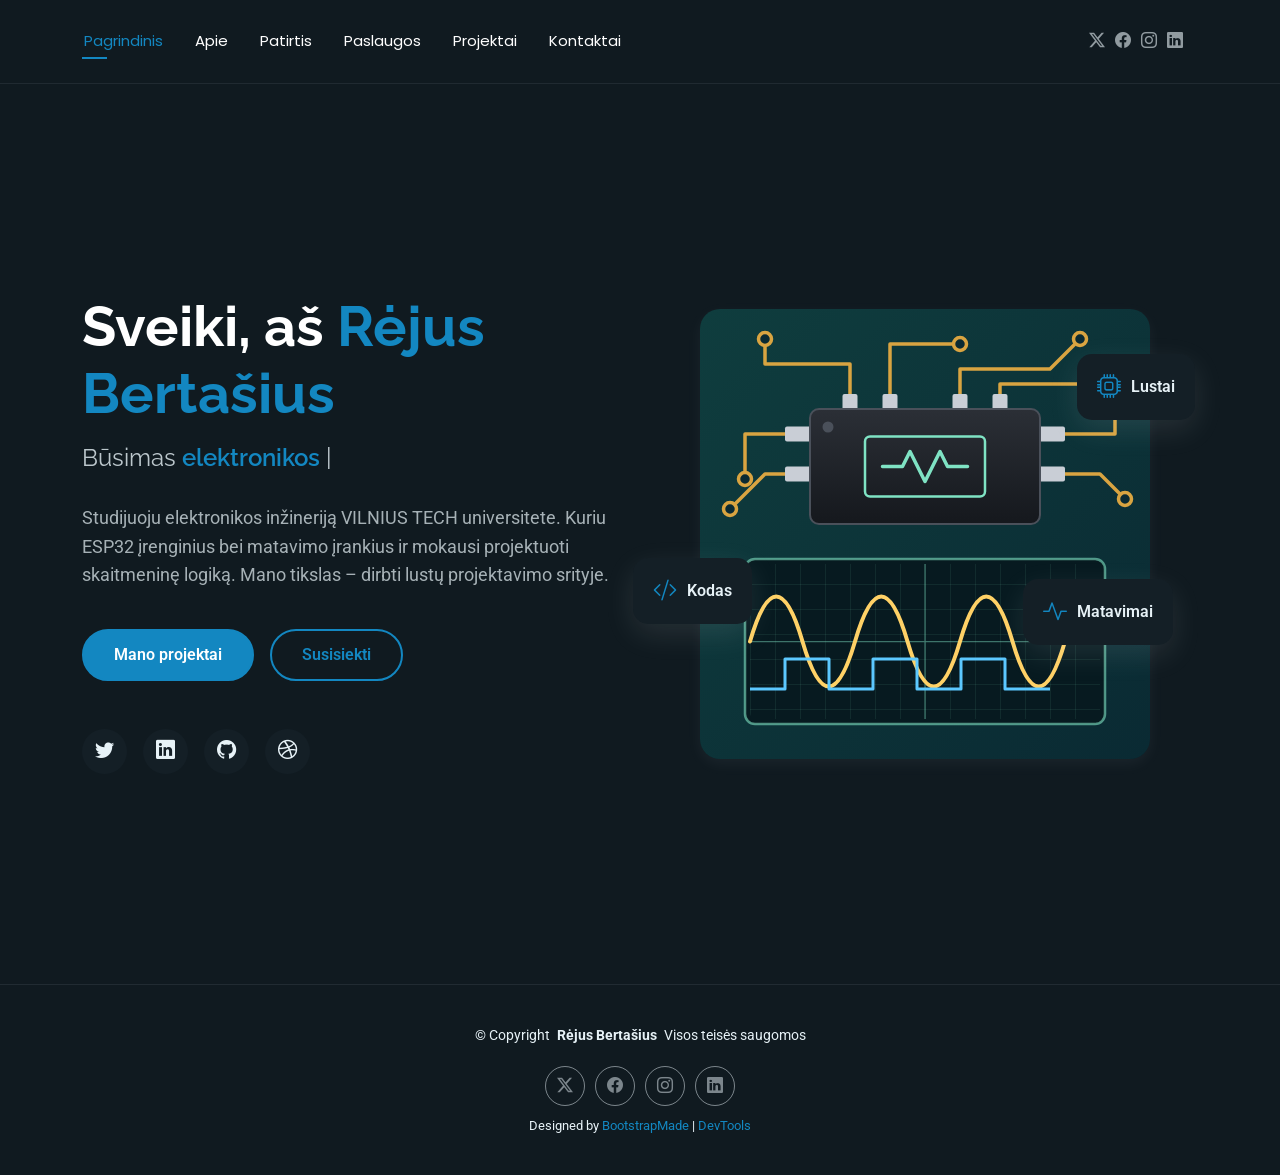
==== commit 6e56f2c2: "Atnaujintas pradinis puslapis, navigacija ir skiltis Apie" ====
--- a/index.html
+++ b/index.html
@@ -48,12 +48,12 @@
 
       <nav id="navmenu" class="navmenu">
         <ul>
-          <li><a href="index.html" class="active">Home</a></li>
-          <li><a href="about.html">About</a></li>
-          <li><a href="resume.html">Resume</a></li>
-          <li><a href="services.html">Services</a></li>
-          <li><a href="portfolio.html">Portfolio</a></li>
-          <li><a href="contact.html">Contact</a></li>
+          <li><a href="index.html" class="active">Pagrindinis</a></li>
+          <li><a href="about.html">Apie</a></li>
+          <li><a href="resume.html">Patirtis</a></li>
+          <li><a href="services.html">Paslaugos</a></li>
+          <li><a href="portfolio.html">Projektai</a></li>
+          <li><a href="contact.html">Kontaktai</a></li>
         </ul>
         <i class="mobile-nav-toggle d-xl-none bi bi-list"></i>
       </nav>
@@ -78,17 +78,17 @@
         <div class="row gy-4 align-items-center">
           <div class="col-lg-6 order-2 order-lg-1">
             <div class="hero-content">
-              <h1 data-aos="fade-up" data-aos-delay="200">Hello, I'm <span class="highlight">Brandon Johnson</span></h1>
-              <h2 data-aos="fade-up" data-aos-delay="300">Creative <span class="typed" data-typed-items="UI/UX Designer, Web Developer, Digital Artist, Brand Strategist"></span></h2>
-              <p data-aos="fade-up" data-aos-delay="400">Lorem ipsum dolor sit amet, consectetur adipiscing elit. Sed do eiusmod tempor incididunt ut labore et dolore magna aliqua. Ut enim ad minim veniam, quis nostrud exercitation ullamco laboris nisi ut aliquip ex ea commodo consequat.</p>
+              <h1 data-aos="fade-up" data-aos-delay="200">Sveiki, aš <span class="highlight">Rėjus Bertašius</span></h1>
+              <h2 data-aos="fade-up" data-aos-delay="300">Būsimas <span class="typed" data-typed-items="elektronikos inžinierius, lustų projektuotojas, skaitmeninių sistemų kūrėjas"></span></h2>
+              <p data-aos="fade-up" data-aos-delay="400">Studijuoju elektronikos inžineriją VILNIUS TECH universitete. Kuriu ESP32 įrenginius bei matavimo įrankius ir mokausi projektuoti skaitmeninę logiką. Mano tikslas – dirbti lustų projektavimo srityje.</p>
               <div class="hero-actions" data-aos="fade-up" data-aos-delay="500">
-                <a href="portfolio.html" class="btn btn-primary">View My Work</a>
-                <a href="contact.html" class="btn btn-outline">Get In Touch</a>
+                <a href="portfolio.html" class="btn btn-primary">Mano projektai</a>
+                <a href="contact.html" class="btn btn-outline">Susisiekti</a>
               </div>
               <div class="social-links" data-aos="fade-up" data-aos-delay="600">
                 <a href="#"><i class="bi bi-twitter"></i></a>
                 <a href="#"><i class="bi bi-linkedin"></i></a>
-                <a href="#"><i class="bi bi-github"></i></a>
+                <a href="https://github.com/Rejuuus"><i class="bi bi-github"></i></a>
                 <a href="#"><i class="bi bi-dribbble"></i></a>
               </div>
             </div>
@@ -96,19 +96,19 @@
           <div class="col-lg-6 order-1 order-lg-2">
             <div class="hero-image" data-aos="zoom-in" data-aos-delay="300">
               <div class="image-wrapper">
-                <img src="assets/img/profile/profile-square-11.webp" alt="Sarah Mitchell" class="img-fluid">
+                <img src="assets/img/elektronika-iliustracija.svg" alt="Lustas spausdintinėje plokštėje ir osciloskopo signalas" class="img-fluid">
                 <div class="floating-elements">
                   <div class="floating-card design" data-aos="fade-left" data-aos-delay="700">
-                    <i class="bi bi-palette"></i>
-                    <span>Design</span>
+                    <i class="bi bi-cpu"></i>
+                    <span>Lustai</span>
                   </div>
                   <div class="floating-card code" data-aos="fade-right" data-aos-delay="800">
                     <i class="bi bi-code-slash"></i>
-                    <span>Code</span>
+                    <span>Kodas</span>
                   </div>
                   <div class="floating-card creativity" data-aos="fade-up" data-aos-delay="900">
-                    <i class="bi bi-lightbulb"></i>
-                    <span>Ideas</span>
+                    <i class="bi bi-activity"></i>
+                    <span>Matavimai</span>
                   </div>
                 </div>
               </div>
@@ -126,7 +126,7 @@
 
     <div class="container">
       <div class="copyright text-center ">
-        <p>© <span>Copyright</span> <strong class="px-1 sitename">FolioOne</strong> <span>All Rights Reserved<br></span></p>
+        <p>© <span>Copyright</span> <strong class="px-1 sitename">Rėjus Bertašius</strong> <span>Visos teisės saugomos<br></span></p>
       </div>
       <div class="social-links d-flex justify-content-center">
         <a href=""><i class="bi bi-twitter-x"></i></a>
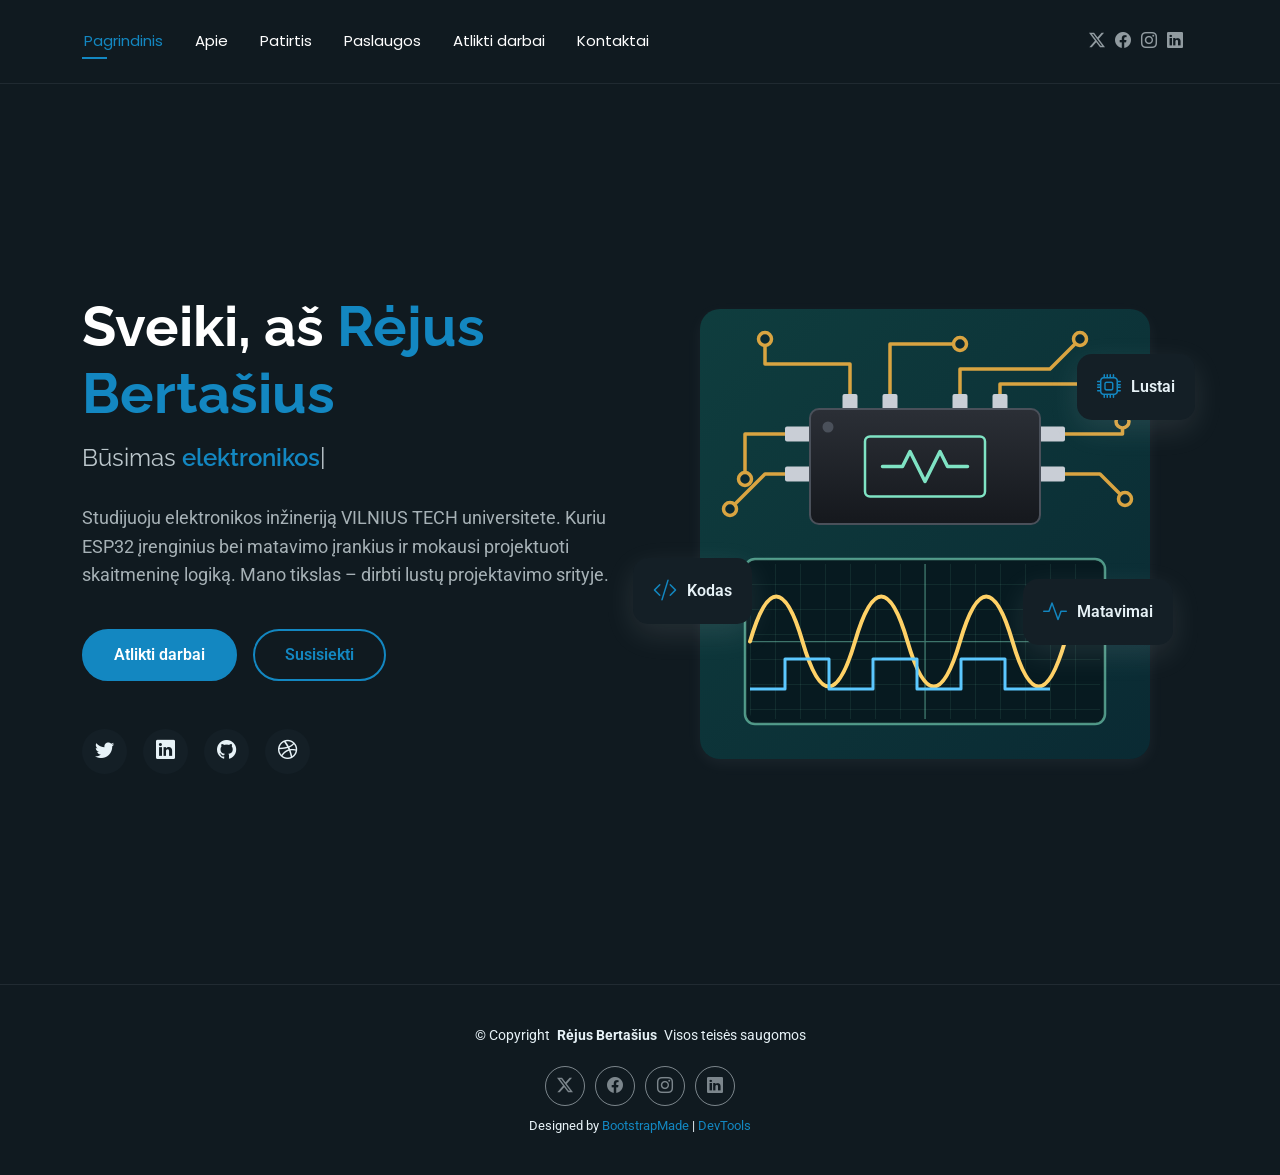
==== commit 68c3c097: "Atnaujintos Patirties, Atliktų darbų ir Paslaugų skiltys, pridėta medija" ====
--- a/index.html
+++ b/index.html
@@ -1,11 +1,12 @@
 <!DOCTYPE html>
-<html lang="en">
+<html lang="lt">
 
 <head>
   <meta charset="utf-8">
   <meta content="width=device-width, initial-scale=1.0" name="viewport">
-  <title>Index - FolioOne Bootstrap Template</title>
-  <meta name="description" content="">
+  <title>Mano CV</title>
+  <meta name="author" content="Rėjus Bertašius">
+  <meta name="description" content="Rėjus Bertašius CV puslapis">
   <meta name="keywords" content="">
 
   <!-- Favicons -->
@@ -52,7 +53,7 @@
           <li><a href="about.html">Apie</a></li>
           <li><a href="resume.html">Patirtis</a></li>
           <li><a href="services.html">Paslaugos</a></li>
-          <li><a href="portfolio.html">Projektai</a></li>
+          <li><a href="portfolio.html">Atlikti darbai</a></li>
           <li><a href="contact.html">Kontaktai</a></li>
         </ul>
         <i class="mobile-nav-toggle d-xl-none bi bi-list"></i>
@@ -82,7 +83,7 @@
               <h2 data-aos="fade-up" data-aos-delay="300">Būsimas <span class="typed" data-typed-items="elektronikos inžinierius, lustų projektuotojas, skaitmeninių sistemų kūrėjas"></span></h2>
               <p data-aos="fade-up" data-aos-delay="400">Studijuoju elektronikos inžineriją VILNIUS TECH universitete. Kuriu ESP32 įrenginius bei matavimo įrankius ir mokausi projektuoti skaitmeninę logiką. Mano tikslas – dirbti lustų projektavimo srityje.</p>
               <div class="hero-actions" data-aos="fade-up" data-aos-delay="500">
-                <a href="portfolio.html" class="btn btn-primary">Mano projektai</a>
+                <a href="portfolio.html" class="btn btn-primary">Atlikti darbai</a>
                 <a href="contact.html" class="btn btn-outline">Susisiekti</a>
               </div>
               <div class="social-links" data-aos="fade-up" data-aos-delay="600">
--- a/assets/css/main.css
+++ b/assets/css/main.css
@@ -2852,4 +2852,44 @@
 --------------------------------------------------------------*/
 .starter-section {
   /* Add your styles here */
-}+}
+
+/*--------------------------------------------------------------
+# Service Extra Section (kainos, sąrašai, medija)
+--------------------------------------------------------------*/
+.service-extra h3 {
+  font-size: 22px;
+  margin-bottom: 16px;
+}
+
+.service-extra .price-table {
+  width: 100%;
+  border-collapse: collapse;
+  background-color: var(--surface-color);
+}
+
+.service-extra .price-table th,
+.service-extra .price-table td {
+  padding: 14px 18px;
+  text-align: left;
+  border: 1px solid color-mix(in srgb, var(--default-color), transparent 85%);
+}
+
+.service-extra .price-table th {
+  color: var(--contrast-color);
+  background-color: var(--accent-color);
+  font-family: var(--heading-font);
+}
+
+.service-extra .media-item {
+  display: block;
+  width: 100%;
+  height: auto;
+  border-radius: 8px;
+}
+
+.service-extra .media-credit {
+  margin: 8px 0 0;
+  font-size: 14px;
+  color: color-mix(in srgb, var(--default-color), transparent 30%);
+}
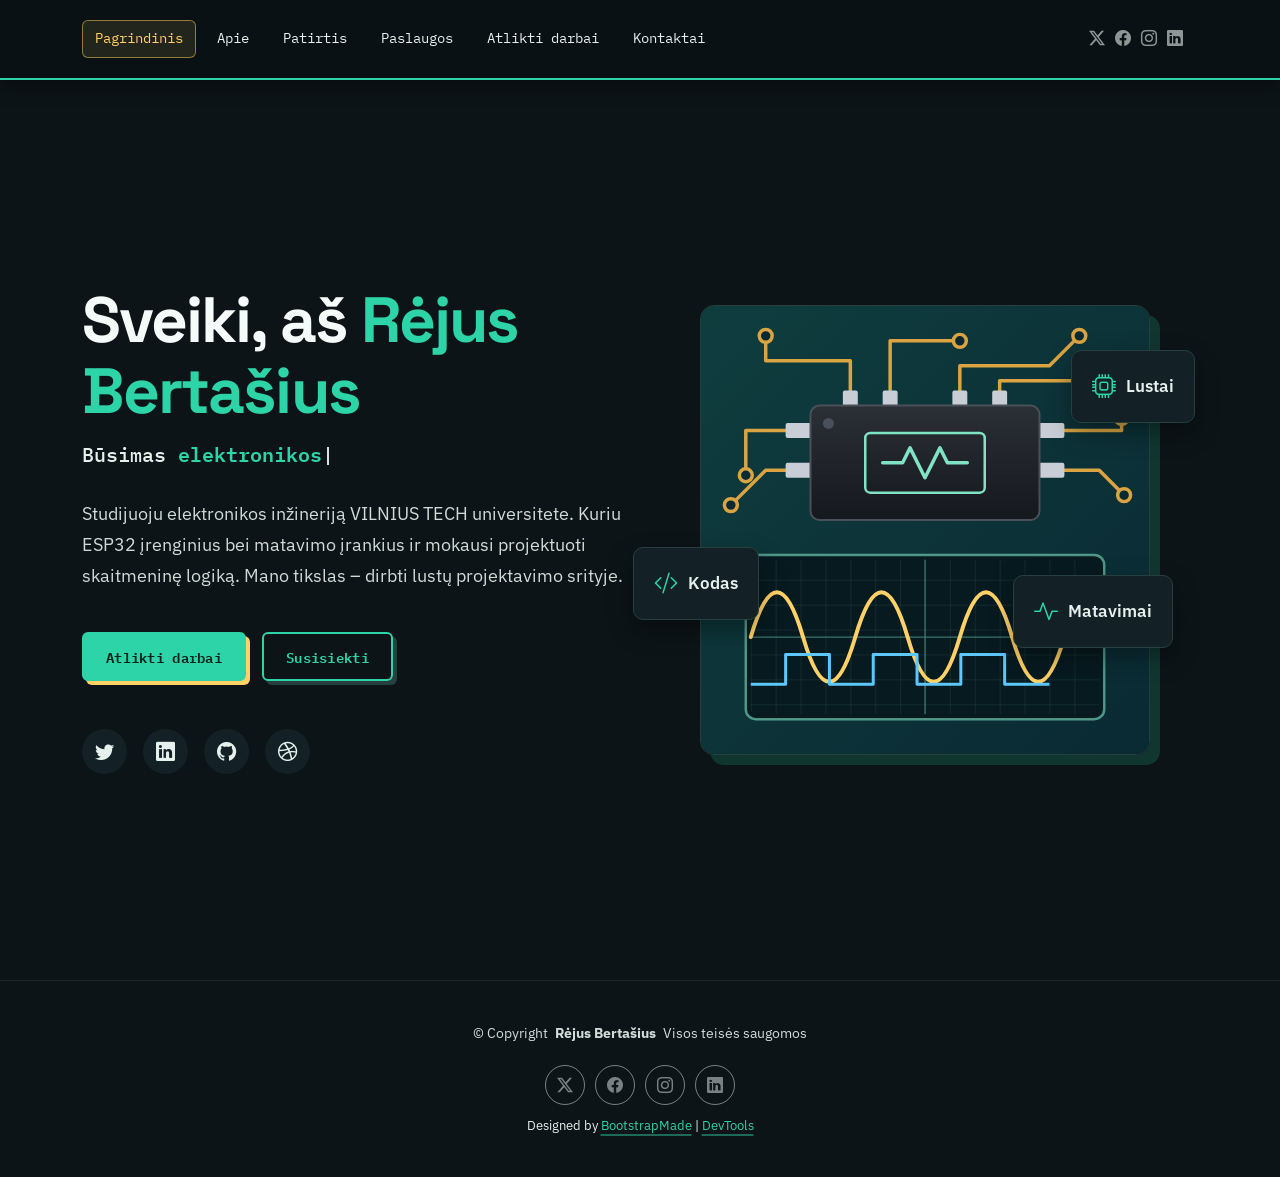
==== commit 31ac4526: "Sukurtas custom.css: šriftai, mygtukai, nuorodos, tarpai, komponentai, sąrašai ir lentelė" ====
--- a/index.html
+++ b/index.html
@@ -27,6 +27,7 @@
 
   <!-- Main CSS File -->
   <link href="assets/css/main.css" rel="stylesheet">
+  <link href="assets/css/custom.css" rel="stylesheet">
 
   <!-- =======================================================
   * Template Name: FolioOne
--- a/assets/css/main.css
+++ b/assets/css/main.css
@@ -2853,43 +2853,3 @@
 .starter-section {
   /* Add your styles here */
 }
-
-/*--------------------------------------------------------------
-# Service Extra Section (kainos, sąrašai, medija)
---------------------------------------------------------------*/
-.service-extra h3 {
-  font-size: 22px;
-  margin-bottom: 16px;
-}
-
-.service-extra .price-table {
-  width: 100%;
-  border-collapse: collapse;
-  background-color: var(--surface-color);
-}
-
-.service-extra .price-table th,
-.service-extra .price-table td {
-  padding: 14px 18px;
-  text-align: left;
-  border: 1px solid color-mix(in srgb, var(--default-color), transparent 85%);
-}
-
-.service-extra .price-table th {
-  color: var(--contrast-color);
-  background-color: var(--accent-color);
-  font-family: var(--heading-font);
-}
-
-.service-extra .media-item {
-  display: block;
-  width: 100%;
-  height: auto;
-  border-radius: 8px;
-}
-
-.service-extra .media-credit {
-  margin: 8px 0 0;
-  font-size: 14px;
-  color: color-mix(in srgb, var(--default-color), transparent 30%);
-}
--- a/assets/css/custom.css
+++ b/assets/css/custom.css
@@ -0,0 +1,632 @@
+/*--------------------------------------------------------------
+# Rėjaus Bertašiaus CV svetainės stiliai (įkeliama po main.css)
+#
+# 1. Spalvos ir šriftai
+# 2. Tipografija
+# 3. Mygtukai
+# 4. Nuorodos
+# 5. Išdėstymas ir tarpai
+# 6. Turinio blokai
+# 7. Komponentai: navigacija, progreso juostos, „į viršų“ mygtukas
+# 8. Sąrašai
+# 9. Lentelė ir medija
+--------------------------------------------------------------*/
+@import url("https://fonts.googleapis.com/css2?family=IBM+Plex+Mono:wght@400;500;600&family=IBM+Plex+Sans:wght@400;500;600&family=Space+Grotesk:wght@500;600;700&display=swap");
+
+/*--------------------------------------------------------------
+# 1. Spalvos ir šriftai
+--------------------------------------------------------------*/
+:root {
+  --default-font: "IBM Plex Sans", system-ui, -apple-system, "Segoe UI", Roboto, sans-serif;
+  --heading-font: "Space Grotesk", sans-serif;
+  --nav-font: "IBM Plex Mono", monospace;
+  --mono-font: "IBM Plex Mono", monospace;
+
+  --background-color: #0c1417;
+  --default-color: #e6f0ed;
+  --heading-color: #f4fbf8;
+  --accent-color: #2dd4a7;
+  --surface-color: #132126;
+
+  --nav-color: #e6f0ed;
+  --nav-hover-color: #ffd166;
+
+  --amber-color: #ffd166;
+  --on-accent-color: #06201a;
+  --line-color: #27403f;
+  --block-shadow: 0 10px 24px rgba(0, 0, 0, 0.35);
+}
+
+/*--------------------------------------------------------------
+# 2. Tipografija
+--------------------------------------------------------------*/
+body {
+  font-size: 17px;
+  line-height: 1.7;
+}
+
+h1,
+h2,
+h3,
+h4,
+h5,
+h6 {
+  letter-spacing: -0.01em;
+}
+
+h1,
+.hero .hero-content h1 {
+  font-size: clamp(2.5rem, 5vw, 4rem);
+  font-weight: 700;
+  line-height: 1.1;
+  letter-spacing: -0.03em;
+}
+
+h2,
+.section-title h2 {
+  font-size: clamp(2rem, 4vw, 2.75rem);
+  font-weight: 700;
+  letter-spacing: -0.02em;
+}
+
+.section-title h2::after {
+  content: "";
+  display: block;
+  width: 72px;
+  height: 4px;
+  margin: 14px auto 0;
+  border-radius: 2px;
+  background: var(--amber-color);
+}
+
+h3 {
+  font-size: 1.4rem;
+  font-weight: 600;
+  color: var(--accent-color);
+}
+
+h4 {
+  font-size: 1.15rem;
+  font-weight: 600;
+}
+
+h5,
+.resume .resume-item article h5 {
+  font-family: var(--mono-font);
+  font-size: 0.85rem;
+  font-weight: 500;
+  letter-spacing: 0.04em;
+  color: var(--amber-color);
+  background: rgba(255, 209, 102, 0.1);
+}
+
+h6 {
+  font-family: var(--mono-font);
+  font-size: 0.8rem;
+  font-weight: 500;
+  text-transform: uppercase;
+  letter-spacing: 0.08em;
+}
+
+.hero .hero-content h2 {
+  font-family: var(--mono-font);
+  font-size: 1.25rem;
+  font-weight: 500;
+  letter-spacing: 0;
+  color: var(--default-color);
+}
+
+.hero .hero-content h1 .highlight,
+.hero .hero-content h2 .typed {
+  color: var(--accent-color);
+}
+
+.about .intro-content .headline {
+  font-weight: 600;
+  font-size: clamp(26px, 3.4vw, 38px);
+  color: var(--heading-color);
+}
+
+.about .intro-content .eyebrow {
+  font-family: var(--mono-font);
+  color: var(--amber-color);
+}
+
+.resume .resume-item .resume-title {
+  font-size: 1.5rem;
+  color: var(--accent-color);
+}
+
+p,
+.hero .hero-content p,
+.section-title p {
+  color: #cfdcd8;
+  line-height: 1.75;
+}
+
+.about .intro-content .lead {
+  font-size: 19px;
+  font-weight: 500;
+  color: var(--default-color);
+  padding-left: 16px;
+  border-left: 3px solid var(--accent-color);
+}
+
+.skills .skill-box p {
+  opacity: 1;
+}
+
+/*--------------------------------------------------------------
+# 3. Mygtukai
+--------------------------------------------------------------*/
+.hero .hero-actions .btn,
+.about .intro-content .cta-group .btn-ghost,
+.contact .contact-form .btn {
+  padding: 12px 22px;
+  font-family: var(--mono-font);
+  font-size: 0.9rem;
+  font-weight: 600;
+  letter-spacing: 0.02em;
+  border: 2px solid var(--accent-color);
+  border-radius: 6px;
+  transition: transform 0.15s ease, box-shadow 0.15s ease, background-color 0.15s ease, color 0.15s ease;
+}
+
+.hero .hero-actions .btn.btn-primary,
+.contact .contact-form .btn {
+  color: var(--on-accent-color);
+  background: var(--accent-color);
+  box-shadow: 4px 4px 0 var(--amber-color);
+}
+
+.hero .hero-actions .btn.btn-outline,
+.about .intro-content .cta-group .btn-ghost {
+  color: var(--accent-color);
+  background: transparent;
+  box-shadow: 4px 4px 0 var(--line-color);
+}
+
+.hero .hero-actions .btn.btn-primary:hover,
+.hero .hero-actions .btn.btn-outline:hover,
+.about .intro-content .cta-group .btn-ghost:hover,
+.about .intro-content .cta-group .btn-ghost:focus,
+.contact .contact-form .btn:hover {
+  color: var(--on-accent-color);
+  background: var(--amber-color);
+  border-color: var(--amber-color);
+  box-shadow: 6px 6px 0 var(--accent-color);
+  transform: translate(-2px, -2px);
+}
+
+.hero .hero-actions .btn.btn-primary:active,
+.hero .hero-actions .btn.btn-outline:active,
+.about .intro-content .cta-group .btn-ghost:active,
+.contact .contact-form .btn:active {
+  color: var(--on-accent-color);
+  background: var(--accent-color);
+  border-color: var(--accent-color);
+  box-shadow: 0 0 0 var(--accent-color);
+  transform: translate(4px, 4px);
+}
+
+.portfolio .portfolio-filters li {
+  font-family: var(--mono-font);
+  font-size: 0.85rem;
+  border-radius: 6px;
+  border: 1px solid var(--line-color);
+  color: var(--default-color);
+  background-color: var(--surface-color);
+}
+
+.portfolio .portfolio-filters li:hover {
+  color: var(--amber-color);
+  border-color: var(--amber-color);
+  background-color: var(--surface-color);
+}
+
+.portfolio .portfolio-filters li.filter-active {
+  color: var(--on-accent-color);
+  background-color: var(--accent-color);
+  border-color: var(--accent-color);
+}
+
+.portfolio .portfolio-card .portfolio-img .portfolio-overlay a {
+  color: var(--on-accent-color);
+  border-radius: 8px;
+}
+
+/*--------------------------------------------------------------
+# 4. Nuorodos
+--------------------------------------------------------------*/
+a:hover {
+  color: var(--amber-color);
+}
+
+main p a,
+.credits a {
+  color: var(--accent-color);
+  text-decoration: underline;
+  text-decoration-thickness: 2px;
+  text-decoration-color: rgba(45, 212, 167, 0.45);
+  text-underline-offset: 4px;
+}
+
+main p a:hover,
+.credits a:hover {
+  color: var(--amber-color);
+  text-decoration-color: var(--amber-color);
+}
+
+.about .intro-content .cta-group .link-underline {
+  text-decoration: none;
+}
+
+.about .intro-content .cta-group .link-underline::after {
+  height: 2px;
+  background: var(--accent-color);
+  transform: scaleX(1);
+}
+
+.about .intro-content .cta-group .link-underline:hover {
+  color: var(--amber-color);
+}
+
+.about .intro-content .cta-group .link-underline:hover::after {
+  background: var(--amber-color);
+}
+
+.hero .social-links a:hover,
+.services .service-item:hover .service-icon {
+  color: var(--on-accent-color);
+}
+
+/*--------------------------------------------------------------
+# 5. Išdėstymas ir tarpai
+--------------------------------------------------------------*/
+.section-title {
+  padding-bottom: 40px;
+}
+
+/* Apie */
+.about.section {
+  padding: 90px 0 30px;
+}
+
+.about .intro-content .lead {
+  margin-bottom: 28px;
+}
+
+.about .intro-content .cta-group {
+  margin-top: 32px;
+}
+
+.skills.section {
+  padding: 50px 0 100px;
+}
+
+.skills .skill-box {
+  padding: 2.25rem 1.75rem;
+}
+
+/* Patirtis */
+.resume.section {
+  padding: 90px 0 100px;
+}
+
+.resume .resume-item {
+  margin-bottom: 3.5rem;
+}
+
+.resume .resume-item article {
+  margin-bottom: 1.5rem;
+  padding: 1.25rem 1.5rem;
+}
+
+.resume .resume-item article::before {
+  left: -2.05rem;
+  top: 1.6rem;
+  border-radius: 3px;
+  background: var(--amber-color);
+  border-color: var(--amber-color);
+}
+
+/* Atlikti darbai */
+.portfolio.section {
+  padding: 90px 0 80px;
+}
+
+.portfolio .portfolio-filters {
+  margin-bottom: 44px;
+}
+
+.portfolio .portfolio-card {
+  margin-bottom: 16px;
+}
+
+.portfolio .portfolio-card .portfolio-info {
+  padding: 24px 24px 20px;
+}
+
+/*--------------------------------------------------------------
+# 6. Turinio blokai
+--------------------------------------------------------------*/
+.skills .skill-box,
+.resume .resume-item article,
+.services .service-item,
+.portfolio .portfolio-card,
+.contact .info-box,
+.contact .contact-form {
+  background-color: var(--surface-color);
+  border: 1px solid var(--line-color);
+  border-radius: 14px;
+  box-shadow: var(--block-shadow);
+}
+
+.services .service-item:hover,
+.skills .skill-box:hover,
+.portfolio .portfolio-card:hover {
+  border-color: var(--accent-color);
+  box-shadow: 0 14px 30px rgba(0, 0, 0, 0.45);
+}
+
+.hero .hero-image .image-wrapper img,
+.about .profile-figure .profile-photo {
+  border: 1px solid var(--line-color);
+  border-radius: 14px;
+  box-shadow: 10px 10px 0 rgba(45, 212, 167, 0.18);
+}
+
+.hero .hero-image .floating-elements .floating-card {
+  border: 1px solid var(--line-color);
+  border-radius: 10px;
+  box-shadow: var(--block-shadow);
+}
+
+.services .service-icon {
+  border-radius: 10px;
+}
+
+.contact .info-box h3 {
+  color: var(--accent-color);
+}
+
+.portfolio .portfolio-card .portfolio-tags span {
+  border-radius: 4px;
+  font-family: var(--mono-font);
+  font-size: 0.75rem;
+  color: var(--amber-color);
+  background: rgba(255, 209, 102, 0.1);
+}
+
+.contact .contact-form .form-control {
+  color: var(--default-color);
+  background-color: var(--background-color);
+  border: 1px solid var(--line-color);
+  border-radius: 8px;
+}
+
+.contact .contact-form .form-control:focus {
+  border-color: var(--accent-color);
+}
+
+/*--------------------------------------------------------------
+# 7. Komponentai: navigacija, progreso juostos, „į viršų“ mygtukas
+--------------------------------------------------------------*/
+/* Navigacijos juosta */
+.header,
+.scrolled .header {
+  --background-color: #0a1114;
+  padding: 10px 0;
+  border-bottom: 2px solid var(--accent-color);
+  box-shadow: 0 6px 18px rgba(0, 0, 0, 0.4);
+}
+
+@media (min-width: 1200px) {
+  .navmenu>ul>li {
+    padding: 10px 8px 10px 0;
+  }
+
+  .navmenu a,
+  .navmenu a:focus {
+    padding: 6px 12px;
+    font-size: 14px;
+    border: 1px solid transparent;
+    border-radius: 6px;
+  }
+
+  .navmenu>ul>li>a:before {
+    display: none;
+  }
+
+  .navmenu li:hover>a,
+  .navmenu .active,
+  .navmenu .active:focus {
+    color: var(--amber-color);
+    background: rgba(255, 209, 102, 0.1);
+    border-color: rgba(255, 209, 102, 0.5);
+  }
+}
+
+/* Progreso juostos */
+.skills .skill-box .progress,
+.resume .skill-item .progress {
+  height: 12px;
+  padding: 2px;
+  background-color: #0a1114;
+  border: 1px solid var(--line-color);
+  border-radius: 4px;
+}
+
+.skills .skill-box .progress .progress-bar,
+.resume .skill-item .progress .progress-bar {
+  background-color: transparent;
+  background-image: linear-gradient(90deg, var(--accent-color), var(--amber-color));
+  border-radius: 2px;
+}
+
+.resume .skill-item .progress .progress-bar {
+  overflow: visible;
+}
+
+.resume .skill-item .progress .progress-bar::after {
+  font-family: var(--mono-font);
+  color: var(--amber-color);
+}
+
+/* „Į viršų“ mygtukas */
+.scroll-top {
+  width: 48px;
+  height: 48px;
+  background-color: var(--amber-color);
+  border: 2px solid var(--on-accent-color);
+  border-radius: 10px;
+  box-shadow: 0 6px 16px rgba(0, 0, 0, 0.5);
+}
+
+.scroll-top i {
+  color: var(--on-accent-color);
+}
+
+.scroll-top:hover {
+  background-color: var(--accent-color);
+}
+
+/*--------------------------------------------------------------
+# 8. Sąrašai
+--------------------------------------------------------------*/
+.service-extra h3 {
+  margin-bottom: 16px;
+}
+
+.service-extra ul,
+.service-extra ol {
+  margin: 0;
+  padding: 0;
+  list-style: none;
+}
+
+.service-extra ul>li,
+.service-extra ol>li {
+  position: relative;
+  padding: 6px 0 6px 34px;
+}
+
+/* Nenumeruotas sąrašas: rodyklė vietoj taško */
+.service-extra ul>li::before {
+  content: "▸";
+  position: absolute;
+  left: 8px;
+  top: 6px;
+  color: var(--accent-color);
+}
+
+/* Įdėtinis sąrašas: šoninė linija ir brūkšnys */
+.service-extra ul ul {
+  margin-top: 8px;
+  padding: 4px 0 4px 6px;
+  border-left: 2px solid var(--amber-color);
+}
+
+.service-extra ul ul>li {
+  padding: 3px 0 3px 22px;
+  font-size: 0.92rem;
+  color: #cfdcd8;
+}
+
+.service-extra ul ul>li::before {
+  content: "–";
+  left: 6px;
+  top: 3px;
+  color: var(--amber-color);
+}
+
+/* Numeruotas sąrašas: skaitiklis */
+.service-extra ol {
+  counter-reset: etapas;
+}
+
+.service-extra ol>li {
+  padding-left: 44px;
+  counter-increment: etapas;
+}
+
+.service-extra ol>li::before {
+  content: counter(etapas);
+  position: absolute;
+  left: 0;
+  top: 6px;
+  width: 30px;
+  height: 30px;
+  font-family: var(--mono-font);
+  font-size: 0.85rem;
+  font-weight: 600;
+  line-height: 30px;
+  text-align: center;
+  color: var(--on-accent-color);
+  background: var(--accent-color);
+  border-radius: 6px;
+}
+
+/*--------------------------------------------------------------
+# 9. Lentelė ir medija
+--------------------------------------------------------------*/
+.service-extra .table-responsive {
+  border: 1px solid var(--line-color);
+  border-radius: 14px;
+  box-shadow: var(--block-shadow);
+}
+
+.service-extra .price-table {
+  width: 100%;
+  border-collapse: collapse;
+  background-color: var(--surface-color);
+}
+
+.service-extra .price-table th,
+.service-extra .price-table td {
+  padding: 14px 18px;
+  text-align: center;
+  vertical-align: middle;
+  border-bottom: 1px solid var(--line-color);
+}
+
+.service-extra .price-table th {
+  font-family: var(--mono-font);
+  font-size: 0.85rem;
+  font-weight: 600;
+  letter-spacing: 0.06em;
+  text-transform: uppercase;
+  color: var(--on-accent-color);
+  background-color: var(--accent-color);
+}
+
+.service-extra .price-table tbody tr:nth-child(even) {
+  background-color: #1a2d33;
+}
+
+.service-extra .price-table tbody tr:hover {
+  background-color: rgba(255, 209, 102, 0.14);
+}
+
+.service-extra .price-table tbody tr:last-child td {
+  border-bottom: none;
+}
+
+.service-extra .media-item,
+.service-extra .ratio {
+  display: block;
+  width: 100%;
+  border-radius: 14px;
+  overflow: hidden;
+  box-shadow: var(--block-shadow);
+}
+
+.service-extra video.media-item {
+  height: auto;
+  border: 1px solid var(--line-color);
+}
+
+.service-extra .media-credit {
+  margin: 10px 0 0;
+  font-size: 14px;
+}
